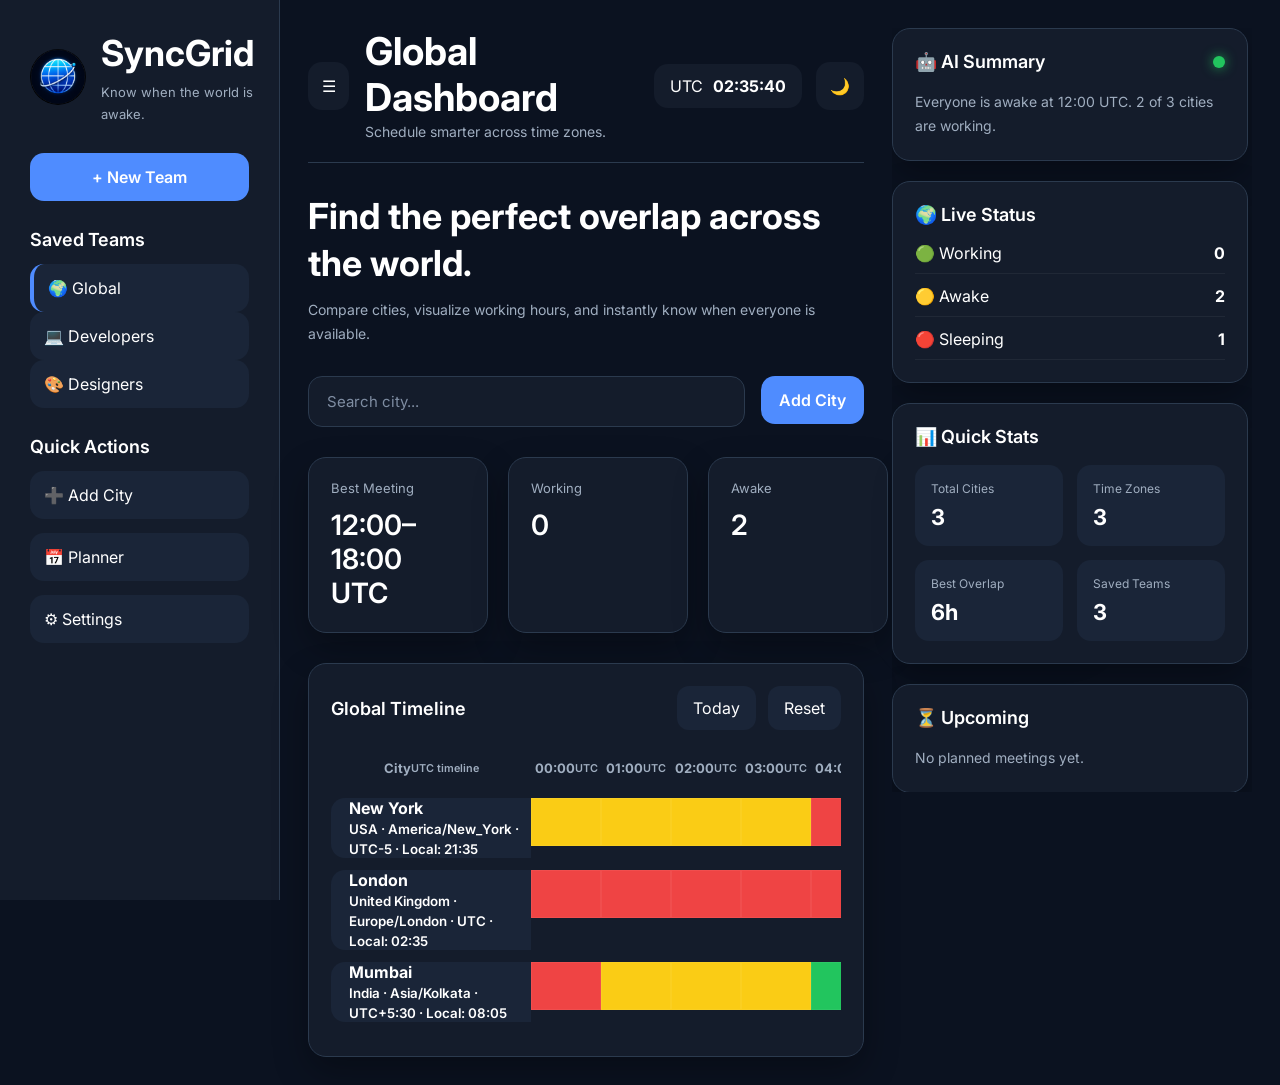
==== index.html @ ce6f19ff "Initial commit" ====
<!DOCTYPE html>
<html lang="en">

<head>

<meta charset="UTF-8">

<meta name="viewport"
content="width=device-width, initial-scale=1.0">

<title>SyncGrid</title>

<meta name="description"
content="Interactive global time zone dashboard for remote teams.">

<meta name="theme-color"
content="#0B1220">

<link rel="preconnect"
href="https://fonts.googleapis.com">

<link rel="preconnect"
href="https://fonts.gstatic.com"
crossorigin>

<link href="https://fonts.googleapis.com/css2?family=Inter:wght@300;400;500;600;700;800&display=swap"
rel="stylesheet">

<link rel="stylesheet"
href="style.css">

</head>

<body>

<div id="overlay" class="overlay"></div>

<div class="app">

    <!-- ==========================
         LEFT SIDEBAR
    =========================== -->

    <aside id="sidebar" class="sidebar">

        <div class="logo">

            <div class="logo-box">
    <img
        src="syncgrid-globe.png"
        alt="SyncGrid"
    >
</div>

            <div>

                <h2>SyncGrid</h2>

                <p>
                    Know when the world is awake.
                </p>

            </div>

        </div>

        <button
            id="newTeamBtn"
            class="primary-btn">

            + New Team

        </button>

        <section class="sidebar-group">

            <h3>

                Saved Teams

            </h3>

            <div id="teamList">

                <button class="team-item active">

                    🌍 Global

                </button>

                <button class="team-item">

                    💻 Developers

                </button>

                <button class="team-item">

                    🎨 Designers

                </button>

            </div>

        </section>

        <section class="sidebar-group">

            <h3>

                Quick Actions

            </h3>

            <button
                id="sidebarAddCity"
                class="side-btn">

                ➕ Add City

            </button>

            <button
                id="plannerBtn"
                class="side-btn">

                📅 Planner

            </button>

            <button
                id="settingsBtn"
                class="side-btn">

                ⚙ Settings

            </button>

        </section>

    </aside>

    <!-- ==========================
         MAIN LAYOUT
    =========================== -->

    <div class="content-layout">

        <!-- ======================
             MAIN CONTENT
        ======================= -->

        <main class="main-content">

            <header class="topbar">

                <div class="topbar-left">

                    <button
                        id="menuBtn"
                        class="icon-btn">

                        ☰

                    </button>

                    <div>

                        <h1>

                            Global Dashboard

                        </h1>

                        <p>

                            Schedule smarter across time zones.

                        </p>

                    </div>

                </div>

                <div class="topbar-right">

                    <div class="utc-card">

                        <span>

                            UTC

                        </span>

                        <strong id="utcTime">

                            --:--:--

                        </strong>

                    </div>

                    <button
                        id="themeToggle"
                        class="icon-btn">

                        🌙

                    </button>

                </div>

            </header>

            <section class="hero">

                <h2>

                    Find the perfect overlap
                    across the world.

                </h2>

                <p>

                    Compare cities, visualize working hours,
                    and instantly know when everyone is available.

                </p>

            </section>

            <section class="controls">

                <div class="search-wrapper">

                    <input

                        id="citySearch"

                        type="text"

                        placeholder="Search city...">

                    <div
                        id="searchSuggestions"
                        class="search-suggestions">

                    </div>

                </div>

                <button
                    id="addCity"
                    class="primary-btn">

                    Add City

                </button>

            </section>

            <section class="summary-grid">

                <article class="summary-card">

                    <span>

                        Best Meeting

                    </span>

                    <h3 id="bestMeetingTime">

                        --

                    </h3>

                </article>

                <article class="summary-card">

                    <span>

                        Working

                    </span>

                    <h3 id="workingCount">

                        0

                    </h3>

                </article>

                <article class="summary-card">

                    <span>

                        Awake

                    </span>

                    <h3 id="awakeCount">

                        0

                    </h3>

                </article>

                <article class="summary-card">

                    <span>

                        Cursor

                    </span>

                    <h3 id="cursorTime">

                        --:--

                    </h3>

                </article>

            </section>

            <section class="timeline-panel">

                <div class="timeline-toolbar">

                    <h3>

                        Global Timeline

                    </h3>

                    <div class="timeline-buttons">

                        <button
                            id="todayBtn"
                            class="secondary-btn">

                            Today

                        </button>

                        <button
                            id="resetBtn"
                            class="secondary-btn">

                            Reset

                        </button>

                    </div>

                </div>

                <div
                    id="timelineWrapper"
                    class="timeline-wrapper">

                    <div
                        id="timelineCursor"
                        class="timeline-cursor">

                    </div>

                    <div
                        id="timelineHeader"
                        class="timeline-header">

                    </div>

                    <div
                        id="timelineBody"
                        class="timeline-body">

                    </div>

                </div>

            </section>

        </main>

        <!-- RIGHT DASHBOARD STARTS IN PHASE 1B -->
        <!-- ==========================
             RIGHT DASHBOARD
        =========================== -->

        <aside class="right-dashboard">

            <!-- AI SUMMARY -->

            <section class="dashboard-card">

                <div class="card-header">

                    <h3>🤖 AI Summary</h3>

                    <span class="live-indicator"></span>

                </div>

                <p id="aiSummary">

                    Waiting for timeline data...

                </p>

            </section>

            <!-- LIVE STATUS -->

            <section class="dashboard-card">

                <div class="card-header">

                    <h3>🌍 Live Status</h3>

                </div>

                <div class="status-list">

                    <div class="status-item">

                        <span>🟢 Working</span>

                        <strong id="workingNow">0</strong>

                    </div>

                    <div class="status-item">

                        <span>🟡 Awake</span>

                        <strong id="awakeNow">0</strong>

                    </div>

                    <div class="status-item">

                        <span>🔴 Sleeping</span>

                        <strong id="sleepingNow">0</strong>

                    </div>

                </div>

            </section>

            <!-- QUICK STATS -->

            <section class="dashboard-card">

                <div class="card-header">

                    <h3>📊 Quick Stats</h3>

                </div>

                <div class="stats-grid">

                    <div class="mini-stat">

                        <span>Total Cities</span>

                        <strong id="totalCities">0</strong>

                    </div>

                    <div class="mini-stat">

                        <span>Time Zones</span>

                        <strong id="timezoneCount">0</strong>

                    </div>

                    <div class="mini-stat">

                        <span>Best Overlap</span>

                        <strong id="overlapHours">--</strong>

                    </div>

                    <div class="mini-stat">

                        <span>Saved Teams</span>

                        <strong id="teamCount">3</strong>

                    </div>

                </div>

            </section>

            <!-- UPCOMING -->

            <section class="dashboard-card">

                <div class="card-header">

                    <h3>⏳ Upcoming</h3>

                </div>

                <div id="upcomingEvents">

                    <div class="event-item">

                        <strong>No upcoming meetings</strong>

                        <span>Add cities to begin planning.</span>

                    </div>

                </div>

            </section>

        </aside>

    </div>
    <!-- End .content-layout -->

</div>
<!-- End .app -->

<script src="script.js"></script>

</body>

</html>
---- style.css ----
/* ==========================================================
   SyncGrid v2.0
   PHASE 2A
   Foundation + Layout
========================================================== */

/* ==========================
   GOOGLE FONT FALLBACK
========================== */

:root{

    --bg:#0B1220;
    --surface:#141C2B;
    --surface-2:#1A2538;
    --surface-3:#243248;

    --border:#2B3A4E;

    --text:#FFFFFF;
    --muted:#A0AEC0;

    --accent:#4F8CFF;
    --accent-hover:#3A7CFF;

    --green:#22C55E;
    --yellow:#FACC15;
    --red:#EF4444;

    --radius:18px;
    --radius-small:12px;

    --shadow:
        0 15px 35px rgba(0,0,0,.30);

    --transition:.25s ease;

}

/* ==========================
   RESET
========================== */

*{

margin:0;
padding:0;
box-sizing:border-box;

}

html{

scroll-behavior:smooth;

}

body{

font-family:"Inter",sans-serif;

background:var(--bg);

color:var(--text);

overflow-x:hidden;

min-height:100vh;

}

/* ==========================
   TYPOGRAPHY
========================== */

h1{

font-size:
clamp(28px,3vw,42px);

font-weight:700;

line-height:1.2;

}

h2{

font-size:
clamp(24px,2.8vw,36px);

font-weight:700;

line-height:1.3;

}

h3{

font-size:18px;

font-weight:600;

}

p{

font-size:
clamp(14px,1vw,17px);

line-height:1.7;

color:var(--muted);

}

/* ==========================
   BUTTONS
========================== */

button{

font:inherit;

cursor:pointer;

border:none;

outline:none;

transition:var(--transition);

}

.primary-btn{

background:var(--accent);

color:white;

padding:14px 18px;

border-radius:14px;

font-weight:600;

}

.primary-btn:hover{

background:var(--accent-hover);

transform:translateY(-2px);

}

.secondary-btn{

background:var(--surface-2);

color:white;

padding:12px 16px;

border-radius:12px;

}

.secondary-btn:hover{

background:var(--surface-3);

}

.icon-btn{

width:48px;

height:48px;

display:flex;

justify-content:center;

align-items:center;

background:var(--surface);

border-radius:14px;

color:white;

}

.side-btn{

width:100%;

padding:14px;

background:var(--surface-2);

color:white;

border-radius:14px;

text-align:left;

}

.side-btn:hover{

background:var(--surface-3);

}

/* ==========================
   OVERLAY
========================== */

.overlay{

display:none;

position:fixed;

inset:0;

background:rgba(0,0,0,.55);

backdrop-filter:blur(3px);

z-index:998;

}

/* ==========================
   APP
========================== */

.app{

display:grid;

grid-template-columns:

280px

1fr;

min-height:100vh;

}

/* ==========================
   SIDEBAR
========================== */

.sidebar{

background:var(--surface);

border-right:1px solid var(--border);

padding:30px;

display:flex;

flex-direction:column;

gap:28px;

position:sticky;

top:0;

height:100vh;

overflow-y:auto;

}

.logo{

display:flex;

align-items:center;

gap:15px;

}

.logo-box{

width:56px;

height:56px;

border-radius:16px;

display:flex;

justify-content:center;

align-items:center;

background:linear-gradient(
135deg,
#4F8CFF,
#78A8FF
);

font-weight:700;

font-size:22px;

}

.logo p{

font-size:13px;

margin-top:4px;

}

.sidebar-group{

display:flex;

flex-direction:column;

gap:14px;

}

.team-item{

width:100%;

padding:14px;

background:var(--surface-2);

border-radius:14px;

color:white;

text-align:left;

}

.team-item:hover{

background:var(--surface-3);

}

.team-item.active{

border-left:4px solid var(--accent);

}

/* ==========================
   CONTENT LAYOUT
========================== */

.content-layout{

display:grid;

grid-template-columns:

minmax(0,1fr)

360px;

gap:28px;

padding:28px;

}

/* ==========================
   MAIN
========================== */

.main-content{

display:flex;

flex-direction:column;

gap:30px;

min-width:0;

}

/* ==========================
   RIGHT DASHBOARD
========================== */

.right-dashboard{

display:flex;

flex-direction:column;

gap:20px;

}

/* ==========================
   TOPBAR
========================== */

.topbar{

display:flex;

justify-content:space-between;

align-items:center;

gap:20px;

padding-bottom:18px;

border-bottom:1px solid var(--border);

}

.topbar-left{

display:flex;

align-items:center;

gap:16px;

}

.topbar-right{

display:flex;

align-items:center;

gap:14px;

}

.utc-card{

display:flex;

align-items:center;

gap:10px;

padding:12px 16px;

background:var(--surface);

border-radius:14px;

}

.utc-card strong{

color:white;

}

/* ==========================
   HERO
========================== */

.hero{

display:flex;

flex-direction:column;

gap:12px;

}

.hero p{

max-width:700px;

}

/* ==========================
   SEARCH
========================== */

.controls{

display:flex;

gap:16px;

align-items:flex-start;

}

.search-wrapper{

flex:1;

position:relative;

}

.search-wrapper input{

width:100%;

padding:15px 18px;

background:var(--surface);

border:1px solid var(--border);

border-radius:14px;

color:white;

font-size:15px;

}

.search-wrapper input::placeholder{

color:#7F8DA2;

}

.search-wrapper input:focus{

border-color:var(--accent);

}

/* ==========================================================
   END OF PHASE 2A
========================================================== */
/* ==========================================================
   SyncGrid v2.0
   PHASE 2B
   Summary Cards + Timeline + Dashboard
========================================================== */

/* ==========================
   SUMMARY GRID
========================== */

.summary-grid{

display:grid;

grid-template-columns:repeat(4,minmax(180px,1fr));

gap:20px;

}

.summary-card{

background:var(--surface);

border:1px solid var(--border);

border-radius:var(--radius);

padding:22px;

box-shadow:var(--shadow);

transition:var(--transition);

display:flex;

flex-direction:column;

gap:12px;

}

.summary-card:hover{

transform:translateY(-5px);

border-color:var(--accent);

}

.summary-card span{

font-size:13px;

color:var(--muted);

}

.summary-card h3{

font-size:28px;

color:var(--text);

}

/* ==========================
   TIMELINE PANEL
========================== */

.timeline-panel{

background:var(--surface);

border:1px solid var(--border);

border-radius:var(--radius);

padding:22px;

box-shadow:var(--shadow);

overflow:hidden;

}

/* ==========================
   TIMELINE TOOLBAR
========================== */

.timeline-toolbar{

display:flex;

justify-content:space-between;

align-items:center;

gap:20px;

margin-bottom:20px;

}

.timeline-buttons{

display:flex;

gap:12px;

}

/* ==========================
   TIMELINE WRAPPER
========================== */

.timeline-wrapper{

position:relative;

overflow-x:auto;

overflow-y:hidden;

padding-bottom:12px;

scroll-behavior:smooth;

}

.timeline-wrapper::-webkit-scrollbar{

height:8px;

}

.timeline-wrapper::-webkit-scrollbar-track{

background:var(--surface-2);

border-radius:50px;

}

.timeline-wrapper::-webkit-scrollbar-thumb{

background:var(--accent);

border-radius:50px;

}

/* ==========================
   CURSOR
========================== */

.timeline-cursor{

position:absolute;

top:0;

bottom:0;

width:2px;

background:white;

opacity:0;

pointer-events:none;

transition:.15s;

z-index:50;

}

/* ==========================
   TIMELINE HEADER
========================== */

.timeline-header{

display:grid;

grid-template-columns:

200px repeat(24,70px);

margin-bottom:12px;

color:var(--muted);

font-size:13px;

font-weight:600;

}

.timeline-header div{

display:flex;

justify-content:center;

align-items:center;

padding:10px 0;

}

/* ==========================
   TIMELINE BODY
========================== */

.timeline-body{

display:flex;

flex-direction:column;

gap:12px;

}

/* ==========================
   TIMELINE ROW
========================== */

.timeline-row{

display:grid;

grid-template-columns:

200px repeat(24,70px);

}

.city-name{

display:flex;

align-items:center;

padding-left:18px;

background:var(--surface-2);

border-radius:14px 0 0 14px;

font-weight:600;

}

/* ==========================
   HOUR CELLS
========================== */

.hour{

height:48px;

border:1px solid rgba(255,255,255,.05);

transition:var(--transition);

cursor:pointer;

}

.hour:hover{

transform:scale(1.05);

z-index:5;

}

/* ==========================
   STATUS COLORS
========================== */

.work{

background:var(--green);

}

.awake{

background:var(--yellow);

}

.sleep{

background:var(--red);

}

/* ==========================
   RIGHT DASHBOARD
========================== */

.dashboard-card{

background:var(--surface);

border:1px solid var(--border);

border-radius:var(--radius);

padding:22px;

box-shadow:var(--shadow);

transition:var(--transition);

display:flex;

flex-direction:column;

gap:18px;

}

.dashboard-card:hover{

transform:translateY(-5px);

border-color:var(--accent);

}

/* ==========================
   CARD HEADER
========================== */

.card-header{

display:flex;

justify-content:space-between;

align-items:center;

}

.live-indicator{

width:12px;

height:12px;

border-radius:50%;

background:var(--green);

animation:pulse 2s infinite;

}

/* ==========================
   STATUS LIST
========================== */

.status-list{

display:flex;

flex-direction:column;

gap:12px;

}

.status-item{

display:flex;

justify-content:space-between;

align-items:center;

padding-bottom:10px;

border-bottom:1px solid rgba(255,255,255,.05);

}

/* ==========================
   STATS GRID
========================== */

.stats-grid{

display:grid;

grid-template-columns:repeat(2,1fr);

gap:14px;

}

.mini-stat{

background:var(--surface-2);

padding:16px;

border-radius:14px;

display:flex;

flex-direction:column;

gap:8px;

}

.mini-stat span{

font-size:12px;

color:var(--muted);

}

.mini-stat strong{

font-size:22px;

color:white;

}

/* ==========================
   UPCOMING EVENTS
========================== */

.event-item{

background:var(--surface-2);

padding:16px;

border-radius:14px;

display:flex;

flex-direction:column;

gap:8px;

}

.event-item strong{

color:white;

}

/* ==========================
   ANIMATIONS
========================== */

@keyframes pulse{

0%{

transform:scale(.95);

opacity:.8;

}

50%{

transform:scale(1.25);

opacity:1;

}

100%{

transform:scale(.95);

opacity:.8;

}

}

/* ==========================================================
   END OF PHASE 2B
========================================================== */
/* ==========================================================
   SyncGrid v2.0
   PHASE 2C
   Search + Responsive + Utilities
========================================================== */

/* ==========================
   SEARCH SUGGESTIONS
========================== */

.search-suggestions{

position:absolute;

top:calc(100% + 10px);

left:0;

right:0;

background:var(--surface);

border:1px solid var(--border);

border-radius:16px;

overflow:hidden;

display:none;

z-index:999;

box-shadow:var(--shadow);

max-height:320px;

overflow-y:auto;

}

.search-suggestions.show{

display:block;

animation:fadeDown .25s ease;

}

.suggestion-item{

padding:14px 18px;

display:flex;

justify-content:space-between;

align-items:center;

cursor:pointer;

transition:var(--transition);

}

.suggestion-item:hover{

background:var(--surface-2);

}

.suggestion-item strong{

color:white;

font-size:15px;

}

.suggestion-item span{

font-size:13px;

color:var(--muted);

}

/* ==========================
   TIMELINE EFFECTS
========================== */

.timeline-row:hover .city-name{

background:var(--accent);

color:white;

}

.timeline-row:hover .city-name small{

color:white;

}

.hour{

position:relative;

}

.hour::after{

content:"";

position:absolute;

inset:0;

background:rgba(255,255,255,.08);

opacity:0;

transition:.2s;

}

.hour:hover::after{

opacity:1;

}

/* ==========================
   DASHBOARD SCROLL
========================== */

.right-dashboard{

position:sticky;

top:24px;

align-self:start;

max-height:calc(100vh - 48px);

overflow-y:auto;

padding-right:4px;

}

.right-dashboard::-webkit-scrollbar{

width:6px;

}

.right-dashboard::-webkit-scrollbar-thumb{

background:var(--accent);

border-radius:999px;

}

/* ==========================
   INPUTS
========================== */

input{

outline:none;

font:inherit;

transition:var(--transition);

}

input:focus{

box-shadow:

0 0 0 3px rgba(79,140,255,.15);

}

/* ==========================
   BUTTON STATES
========================== */

.primary-btn:active,
.secondary-btn:active,
.icon-btn:active,
.side-btn:active{

transform:scale(.97);

}

.team-item{

transition:

background .25s,

transform .25s,

border-color .25s;

}

.team-item:hover{

transform:translateX(6px);

}

/* ==========================
   MOBILE
========================== */

@media(max-width:1200px){

.content-layout{

grid-template-columns:1fr;

}

.right-dashboard{

position:relative;

top:0;

max-height:none;

overflow:visible;

}

}

@media(max-width:992px){

.app{

grid-template-columns:1fr;

}

.sidebar{

position:fixed;

left:-310px;

top:0;

width:290px;

height:100vh;

z-index:1000;

transition:left .35s ease;

}

.sidebar.open{

left:0;

}

.overlay.show{

display:block;

}

.icon-btn{

display:flex;

}

}

@media(max-width:768px){

.topbar{

flex-direction:column;

align-items:flex-start;

gap:18px;

}

.topbar-right{

width:100%;

justify-content:space-between;

}

.controls{

flex-direction:column;

}

.search-wrapper{

width:100%;

}

.primary-btn{

width:100%;

}

.summary-grid{

grid-template-columns:1fr;

}

.stats-grid{

grid-template-columns:1fr;

}

.timeline-toolbar{

flex-direction:column;

align-items:flex-start;

}

.timeline-header{

grid-template-columns:

150px repeat(24,60px);

}

.timeline-row{

grid-template-columns:

150px repeat(24,60px);

}

.city-name{

font-size:14px;

padding-left:12px;

}

}

@media(max-width:480px){

.content-layout{

padding:16px;

gap:20px;

}

.hero h2{

font-size:28px;

}

.hero p{

font-size:15px;

}

.utc-card{

display:none;

}

.logo-box{

width:48px;

height:48px;

font-size:18px;

}

.summary-card h3{

font-size:22px;

}

.dashboard-card{

padding:18px;

}

}

/* ==========================
   UTILITIES
========================== */

.hidden{

display:none !important;

}

.flex{

display:flex;

}

.center{

display:flex;

justify-content:center;

align-items:center;

}

.text-center{

text-align:center;

}

.w-100{

width:100%;

}

.mt-1{

margin-top:10px;

}

.mt-2{

margin-top:20px;

}

.mt-3{

margin-top:30px;

}

.mb-1{

margin-bottom:10px;

}

.mb-2{

margin-bottom:20px;

}

.mb-3{

margin-bottom:30px;

}

/* ==========================
   ANIMATIONS
========================== */

@keyframes fadeDown{

from{

opacity:0;

transform:translateY(-10px);

}

to{

opacity:1;

transform:translateY(0);

}

}

.fade-in{

animation:fadeDown .35s ease;

}

/* ==========================================================
   END OF PHASE 2C
========================================================== */
/* ==========================================================
   SyncGrid v2.0
   PHASE 2D
   Final Polish + Accessibility + Performance
========================================================== */

/* ==========================
   GLOBAL LINKS
========================== */

a{

text-decoration:none;

color:inherit;

}

/* ==========================
   IMAGE DEFAULTS
========================== */

img{

display:block;

max-width:100%;

height:auto;

}

/* ==========================
   SELECTION
========================== */

::selection{

background:var(--accent);

color:#fff;

}

/* ==========================
   SCROLLBARS
========================== */

::-webkit-scrollbar{

width:10px;

height:10px;

}

::-webkit-scrollbar-track{

background:var(--surface);

}

::-webkit-scrollbar-thumb{

background:#445775;

border-radius:999px;

}

::-webkit-scrollbar-thumb:hover{

background:var(--accent);

}

/* Firefox */

*{

scrollbar-width:thin;

scrollbar-color:var(--accent) var(--surface);

}

/* ==========================
   GLASS EFFECTS
========================== */

.timeline-panel,
.summary-card,
.dashboard-card{

backdrop-filter:blur(14px);

-webkit-backdrop-filter:blur(14px);

}

/* ==========================
   HOVER GLOW
========================== */

.summary-card:hover,
.dashboard-card:hover{

box-shadow:

0 15px 40px rgba(79,140,255,.15),

var(--shadow);

}

.primary-btn:hover{

box-shadow:

0 12px 25px rgba(79,140,255,.30);

}

.icon-btn:hover{

box-shadow:

0 8px 20px rgba(79,140,255,.20);

}

/* ==========================
   LOADING
========================== */

.loading{

position:relative;

overflow:hidden;

}

.loading::after{

content:"";

position:absolute;

top:0;

left:-120%;

width:120%;

height:100%;

background:

linear-gradient(

90deg,

transparent,

rgba(255,255,255,.08),

transparent

);

animation:loading 1.5s linear infinite;

}

@keyframes loading{

100%{

left:120%;

}

}

/* ==========================
   LIVE DOT
========================== */

.live-indicator{

box-shadow:

0 0 12px rgba(34,197,94,.8);

}

/* ==========================
   FOCUS STATES
========================== */

button:focus-visible,
input:focus-visible{

outline:2px solid var(--accent);

outline-offset:3px;

}

/* ==========================
   REDUCED MOTION
========================== */

@media(prefers-reduced-motion:reduce){

*{

animation:none !important;

transition:none !important;

scroll-behavior:auto !important;

}

}

/* ==========================
   PRINT
========================== */

@media print{

.sidebar,
.right-dashboard,
.controls,
.timeline-buttons,
.icon-btn,
.primary-btn{

display:none !important;

}

body{

background:#fff;

color:#000;

}

.content-layout{

display:block;

padding:0;

}

.timeline-panel{

border:1px solid #ccc;

box-shadow:none;

}

}

/* ==========================
   LARGE SCREENS
========================== */

@media(min-width:1700px){

.content-layout{

max-width:1800px;

margin:auto;

width:100%;

}

.summary-grid{

grid-template-columns:repeat(4,1fr);

}

}

/* ==========================
   ULTRA-WIDE
========================== */

@media(min-width:2200px){

body{

font-size:18px;

}

.timeline-header{

grid-template-columns:

220px repeat(24,90px);

}

.timeline-row{

grid-template-columns:

220px repeat(24,90px);

}

.hour{

height:58px;

}

}

/* ==========================
   PERFORMANCE
========================== */

.summary-card,
.dashboard-card,
.timeline-panel{

contain:layout paint;

}

/* ==========================
   DISABLED STATE
========================== */

button:disabled{

opacity:.55;

cursor:not-allowed;

transform:none !important;

box-shadow:none !important;

}

/* ==========================
   EMPTY STATES
========================== */

.empty-state{

display:flex;

justify-content:center;

align-items:center;

padding:40px;

color:var(--muted);

text-align:center;

}

/* ==========================
   BADGES
========================== */

.badge{

display:inline-flex;

align-items:center;

justify-content:center;

padding:6px 10px;

border-radius:999px;

font-size:12px;

font-weight:600;

background:var(--surface-2);

color:var(--text);

}

.badge.green{

background:rgba(34,197,94,.18);

color:#4ADE80;

}

.badge.yellow{

background:rgba(250,204,21,.18);

color:#FACC15;

}

.badge.red{

background:rgba(239,68,68,.18);

color:#F87171;

}

/* ==========================
   DIVIDERS
========================== */

.divider{

height:1px;

background:var(--border);

margin:18px 0;

}

/* ==========================
   FOOTER PLACEHOLDER
========================== */

.footer{

padding:24px;

text-align:center;

font-size:13px;

color:var(--muted);

}

/* ==========================================================
   END OF STYLE.CSS
========================================================== */
/* ==========================================================
   SyncGrid Logo — Circular App Icon
========================================================== */

.logo-box {
    width: 56px;
    height: 56px;

    min-width: 56px;
    min-height: 56px;

    border-radius: 50%;

    display: flex;
    align-items: center;
    justify-content: center;

    overflow: hidden;

    padding: 0;

    background: #0B1220;

    border: none;

    box-shadow: none;
}

.logo-box img {
    width: 100%;
    height: 100%;

    display: block;

    object-fit: cover;

    border-radius: 50%;
}
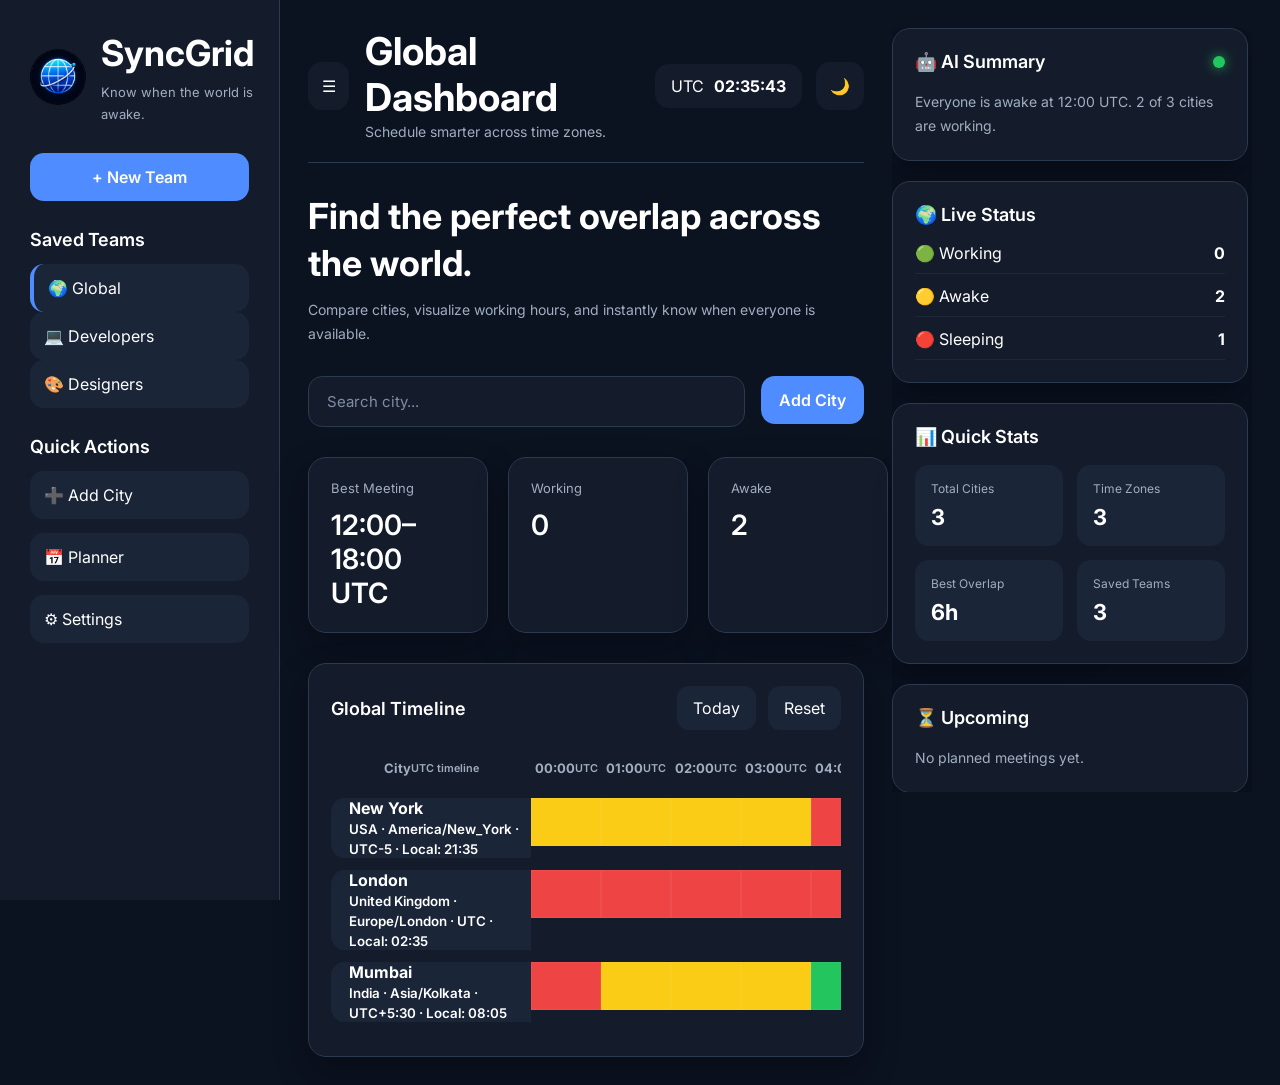
==== commit 6580843e: "Add SyncGrid favicon" ====
--- a/index.html
+++ b/index.html
@@ -9,6 +9,8 @@
 content="width=device-width, initial-scale=1.0">
 
 <title>SyncGrid</title>
+
+<link rel="icon" type="image/png" href="syncgrid-globe.png">
 
 <meta name="description"
 content="Interactive global time zone dashboard for remote teams.">
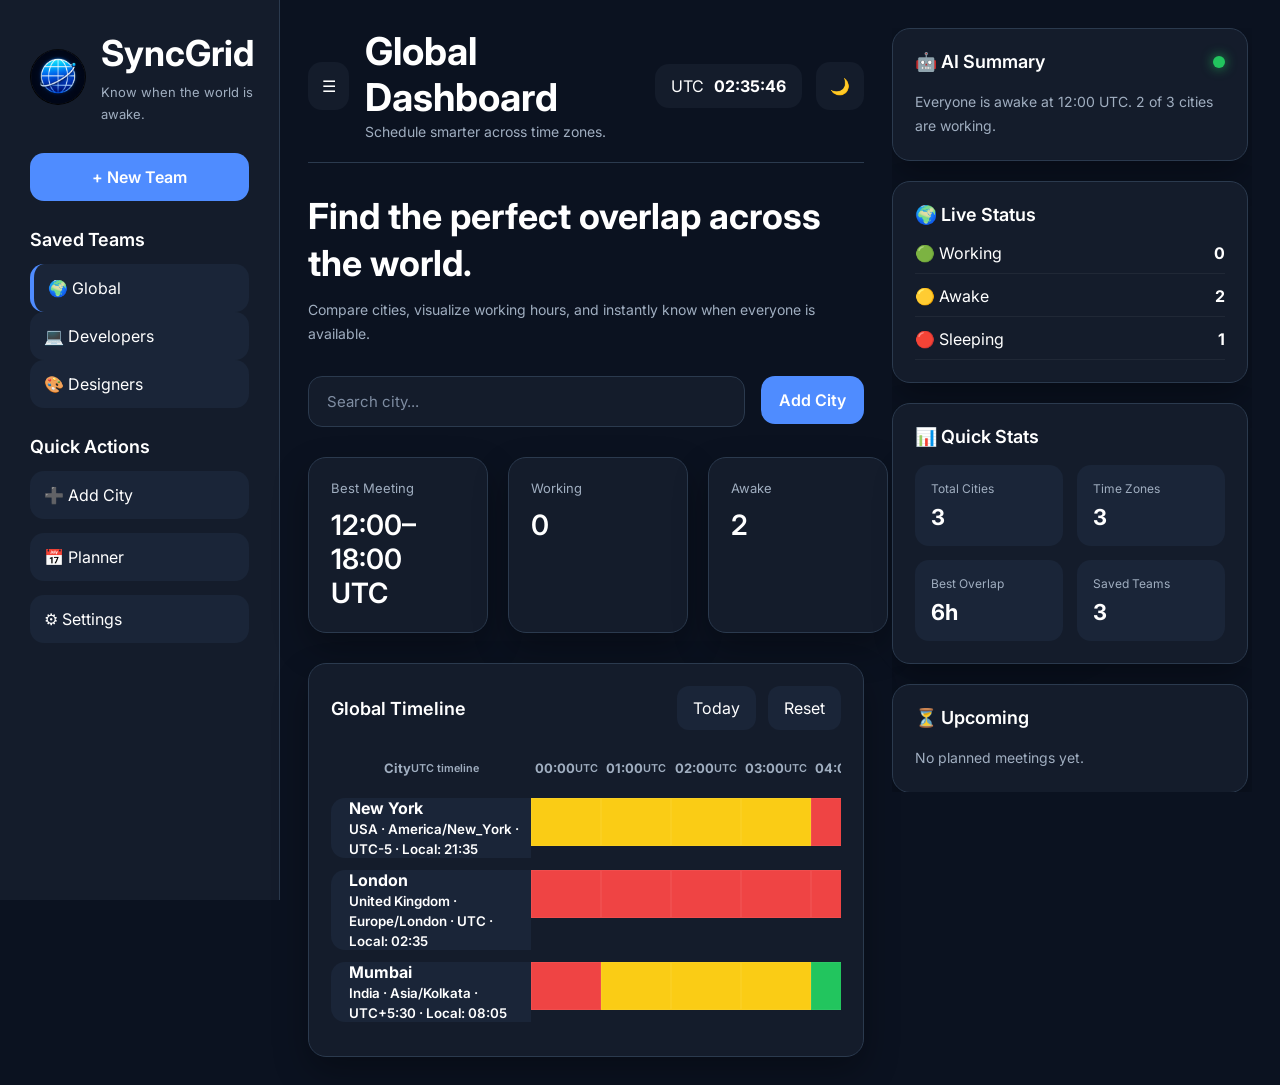
==== commit ce012f36: "Add Google Search Console verification" ====
--- a/index.html
+++ b/index.html
@@ -1,393 +1,180 @@
-<!DOCTYPE html>
+<!doctype html>
 <html lang="en">
-
-<head>
-
-<meta charset="UTF-8">
-
-<meta name="viewport"
-content="width=device-width, initial-scale=1.0">
-
-<title>SyncGrid</title>
-
-<link rel="icon" type="image/png" href="syncgrid-globe.png">
-
-<meta name="description"
-content="Interactive global time zone dashboard for remote teams.">
-
-<meta name="theme-color"
-content="#0B1220">
-
-<link rel="preconnect"
-href="https://fonts.googleapis.com">
-
-<link rel="preconnect"
-href="https://fonts.gstatic.com"
-crossorigin>
-
-<link href="https://fonts.googleapis.com/css2?family=Inter:wght@300;400;500;600;700;800&display=swap"
-rel="stylesheet">
-
-<link rel="stylesheet"
-href="style.css">
-
-</head>
-
-<body>
-
-<div id="overlay" class="overlay"></div>
-
-<div class="app">
-
-    <!-- ==========================
+  <head>
+    <meta charset="UTF-8" />
+
+    <meta name="viewport" content="width=device-width, initial-scale=1.0" />
+
+    <title>SyncGrid</title>
+
+    <link rel="icon" type="image/png" href="syncgrid-globe.png" />
+
+    <meta
+      name="google-site-verification"
+      content="X3s00fOcjY8ke9qHZJv2_L3iv6HP38z9w2WlkYYrfzM"
+    />
+
+    <meta
+      name="description"
+      content="Interactive global time zone dashboard for remote teams."
+    />
+
+    <meta name="theme-color" content="#0B1220" />
+
+    <link rel="preconnect" href="https://fonts.googleapis.com" />
+
+    <link rel="preconnect" href="https://fonts.gstatic.com" crossorigin />
+
+    <link
+      href="https://fonts.googleapis.com/css2?family=Inter:wght@300;400;500;600;700;800&display=swap"
+      rel="stylesheet"
+    />
+
+    <link rel="stylesheet" href="style.css" />
+  </head>
+
+  <body>
+    <div id="overlay" class="overlay"></div>
+
+    <div class="app">
+      <!-- ==========================
          LEFT SIDEBAR
     =========================== -->
 
-    <aside id="sidebar" class="sidebar">
-
+      <aside id="sidebar" class="sidebar">
         <div class="logo">
-
-            <div class="logo-box">
-    <img
-        src="syncgrid-globe.png"
-        alt="SyncGrid"
-    >
-</div>
-
-            <div>
-
-                <h2>SyncGrid</h2>
-
-                <p>
-                    Know when the world is awake.
-                </p>
-
-            </div>
-
+          <div class="logo-box">
+            <img src="syncgrid-globe.png" alt="SyncGrid" />
+          </div>
+
+          <div>
+            <h2>SyncGrid</h2>
+
+            <p>Know when the world is awake.</p>
+          </div>
         </div>
 
-        <button
-            id="newTeamBtn"
-            class="primary-btn">
-
-            + New Team
-
-        </button>
+        <button id="newTeamBtn" class="primary-btn">+ New Team</button>
 
         <section class="sidebar-group">
-
-            <h3>
-
-                Saved Teams
-
-            </h3>
-
-            <div id="teamList">
-
-                <button class="team-item active">
-
-                    🌍 Global
-
-                </button>
-
-                <button class="team-item">
-
-                    💻 Developers
-
-                </button>
-
-                <button class="team-item">
-
-                    🎨 Designers
-
-                </button>
-
-            </div>
-
+          <h3>Saved Teams</h3>
+
+          <div id="teamList">
+            <button class="team-item active">🌍 Global</button>
+
+            <button class="team-item">💻 Developers</button>
+
+            <button class="team-item">🎨 Designers</button>
+          </div>
         </section>
 
         <section class="sidebar-group">
-
-            <h3>
-
-                Quick Actions
-
-            </h3>
-
-            <button
-                id="sidebarAddCity"
-                class="side-btn">
-
-                ➕ Add City
-
-            </button>
-
-            <button
-                id="plannerBtn"
-                class="side-btn">
-
-                📅 Planner
-
-            </button>
-
-            <button
-                id="settingsBtn"
-                class="side-btn">
-
-                ⚙ Settings
-
-            </button>
-
+          <h3>Quick Actions</h3>
+
+          <button id="sidebarAddCity" class="side-btn">➕ Add City</button>
+
+          <button id="plannerBtn" class="side-btn">📅 Planner</button>
+
+          <button id="settingsBtn" class="side-btn">⚙ Settings</button>
         </section>
-
-    </aside>
-
-    <!-- ==========================
+      </aside>
+
+      <!-- ==========================
          MAIN LAYOUT
     =========================== -->
 
-    <div class="content-layout">
-
+      <div class="content-layout">
         <!-- ======================
              MAIN CONTENT
         ======================= -->
 
         <main class="main-content">
-
-            <header class="topbar">
-
-                <div class="topbar-left">
-
-                    <button
-                        id="menuBtn"
-                        class="icon-btn">
-
-                        ☰
-
-                    </button>
-
-                    <div>
-
-                        <h1>
-
-                            Global Dashboard
-
-                        </h1>
-
-                        <p>
-
-                            Schedule smarter across time zones.
-
-                        </p>
-
-                    </div>
-
-                </div>
-
-                <div class="topbar-right">
-
-                    <div class="utc-card">
-
-                        <span>
-
-                            UTC
-
-                        </span>
-
-                        <strong id="utcTime">
-
-                            --:--:--
-
-                        </strong>
-
-                    </div>
-
-                    <button
-                        id="themeToggle"
-                        class="icon-btn">
-
-                        🌙
-
-                    </button>
-
-                </div>
-
-            </header>
-
-            <section class="hero">
-
-                <h2>
-
-                    Find the perfect overlap
-                    across the world.
-
-                </h2>
-
-                <p>
-
-                    Compare cities, visualize working hours,
-                    and instantly know when everyone is available.
-
-                </p>
-
-            </section>
-
-            <section class="controls">
-
-                <div class="search-wrapper">
-
-                    <input
-
-                        id="citySearch"
-
-                        type="text"
-
-                        placeholder="Search city...">
-
-                    <div
-                        id="searchSuggestions"
-                        class="search-suggestions">
-
-                    </div>
-
-                </div>
-
-                <button
-                    id="addCity"
-                    class="primary-btn">
-
-                    Add City
-
-                </button>
-
-            </section>
-
-            <section class="summary-grid">
-
-                <article class="summary-card">
-
-                    <span>
-
-                        Best Meeting
-
-                    </span>
-
-                    <h3 id="bestMeetingTime">
-
-                        --
-
-                    </h3>
-
-                </article>
-
-                <article class="summary-card">
-
-                    <span>
-
-                        Working
-
-                    </span>
-
-                    <h3 id="workingCount">
-
-                        0
-
-                    </h3>
-
-                </article>
-
-                <article class="summary-card">
-
-                    <span>
-
-                        Awake
-
-                    </span>
-
-                    <h3 id="awakeCount">
-
-                        0
-
-                    </h3>
-
-                </article>
-
-                <article class="summary-card">
-
-                    <span>
-
-                        Cursor
-
-                    </span>
-
-                    <h3 id="cursorTime">
-
-                        --:--
-
-                    </h3>
-
-                </article>
-
-            </section>
-
-            <section class="timeline-panel">
-
-                <div class="timeline-toolbar">
-
-                    <h3>
-
-                        Global Timeline
-
-                    </h3>
-
-                    <div class="timeline-buttons">
-
-                        <button
-                            id="todayBtn"
-                            class="secondary-btn">
-
-                            Today
-
-                        </button>
-
-                        <button
-                            id="resetBtn"
-                            class="secondary-btn">
-
-                            Reset
-
-                        </button>
-
-                    </div>
-
-                </div>
-
-                <div
-                    id="timelineWrapper"
-                    class="timeline-wrapper">
-
-                    <div
-                        id="timelineCursor"
-                        class="timeline-cursor">
-
-                    </div>
-
-                    <div
-                        id="timelineHeader"
-                        class="timeline-header">
-
-                    </div>
-
-                    <div
-                        id="timelineBody"
-                        class="timeline-body">
-
-                    </div>
-
-                </div>
-
-            </section>
-
+          <header class="topbar">
+            <div class="topbar-left">
+              <button id="menuBtn" class="icon-btn">☰</button>
+
+              <div>
+                <h1>Global Dashboard</h1>
+
+                <p>Schedule smarter across time zones.</p>
+              </div>
+            </div>
+
+            <div class="topbar-right">
+              <div class="utc-card">
+                <span> UTC </span>
+
+                <strong id="utcTime"> --:--:-- </strong>
+              </div>
+
+              <button id="themeToggle" class="icon-btn">🌙</button>
+            </div>
+          </header>
+
+          <section class="hero">
+            <h2>Find the perfect overlap across the world.</h2>
+
+            <p>
+              Compare cities, visualize working hours, and instantly know when
+              everyone is available.
+            </p>
+          </section>
+
+          <section class="controls">
+            <div class="search-wrapper">
+              <input id="citySearch" type="text" placeholder="Search city..." />
+
+              <div id="searchSuggestions" class="search-suggestions"></div>
+            </div>
+
+            <button id="addCity" class="primary-btn">Add City</button>
+          </section>
+
+          <section class="summary-grid">
+            <article class="summary-card">
+              <span> Best Meeting </span>
+
+              <h3 id="bestMeetingTime">--</h3>
+            </article>
+
+            <article class="summary-card">
+              <span> Working </span>
+
+              <h3 id="workingCount">0</h3>
+            </article>
+
+            <article class="summary-card">
+              <span> Awake </span>
+
+              <h3 id="awakeCount">0</h3>
+            </article>
+
+            <article class="summary-card">
+              <span> Cursor </span>
+
+              <h3 id="cursorTime">--:--</h3>
+            </article>
+          </section>
+
+          <section class="timeline-panel">
+            <div class="timeline-toolbar">
+              <h3>Global Timeline</h3>
+
+              <div class="timeline-buttons">
+                <button id="todayBtn" class="secondary-btn">Today</button>
+
+                <button id="resetBtn" class="secondary-btn">Reset</button>
+              </div>
+            </div>
+
+            <div id="timelineWrapper" class="timeline-wrapper">
+              <div id="timelineCursor" class="timeline-cursor"></div>
+
+              <div id="timelineHeader" class="timeline-header"></div>
+
+              <div id="timelineBody" class="timeline-body"></div>
+            </div>
+          </section>
         </main>
 
         <!-- RIGHT DASHBOARD STARTS IN PHASE 1B -->
@@ -396,149 +183,101 @@
         =========================== -->
 
         <aside class="right-dashboard">
-
-            <!-- AI SUMMARY -->
-
-            <section class="dashboard-card">
-
-                <div class="card-header">
-
-                    <h3>🤖 AI Summary</h3>
-
-                    <span class="live-indicator"></span>
-
-                </div>
-
-                <p id="aiSummary">
-
-                    Waiting for timeline data...
-
-                </p>
-
-            </section>
-
-            <!-- LIVE STATUS -->
-
-            <section class="dashboard-card">
-
-                <div class="card-header">
-
-                    <h3>🌍 Live Status</h3>
-
-                </div>
-
-                <div class="status-list">
-
-                    <div class="status-item">
-
-                        <span>🟢 Working</span>
-
-                        <strong id="workingNow">0</strong>
-
-                    </div>
-
-                    <div class="status-item">
-
-                        <span>🟡 Awake</span>
-
-                        <strong id="awakeNow">0</strong>
-
-                    </div>
-
-                    <div class="status-item">
-
-                        <span>🔴 Sleeping</span>
-
-                        <strong id="sleepingNow">0</strong>
-
-                    </div>
-
-                </div>
-
-            </section>
-
-            <!-- QUICK STATS -->
-
-            <section class="dashboard-card">
-
-                <div class="card-header">
-
-                    <h3>📊 Quick Stats</h3>
-
-                </div>
-
-                <div class="stats-grid">
-
-                    <div class="mini-stat">
-
-                        <span>Total Cities</span>
-
-                        <strong id="totalCities">0</strong>
-
-                    </div>
-
-                    <div class="mini-stat">
-
-                        <span>Time Zones</span>
-
-                        <strong id="timezoneCount">0</strong>
-
-                    </div>
-
-                    <div class="mini-stat">
-
-                        <span>Best Overlap</span>
-
-                        <strong id="overlapHours">--</strong>
-
-                    </div>
-
-                    <div class="mini-stat">
-
-                        <span>Saved Teams</span>
-
-                        <strong id="teamCount">3</strong>
-
-                    </div>
-
-                </div>
-
-            </section>
-
-            <!-- UPCOMING -->
-
-            <section class="dashboard-card">
-
-                <div class="card-header">
-
-                    <h3>⏳ Upcoming</h3>
-
-                </div>
-
-                <div id="upcomingEvents">
-
-                    <div class="event-item">
-
-                        <strong>No upcoming meetings</strong>
-
-                        <span>Add cities to begin planning.</span>
-
-                    </div>
-
-                </div>
-
-            </section>
-
+          <!-- AI SUMMARY -->
+
+          <section class="dashboard-card">
+            <div class="card-header">
+              <h3>🤖 AI Summary</h3>
+
+              <span class="live-indicator"></span>
+            </div>
+
+            <p id="aiSummary">Waiting for timeline data...</p>
+          </section>
+
+          <!-- LIVE STATUS -->
+
+          <section class="dashboard-card">
+            <div class="card-header">
+              <h3>🌍 Live Status</h3>
+            </div>
+
+            <div class="status-list">
+              <div class="status-item">
+                <span>🟢 Working</span>
+
+                <strong id="workingNow">0</strong>
+              </div>
+
+              <div class="status-item">
+                <span>🟡 Awake</span>
+
+                <strong id="awakeNow">0</strong>
+              </div>
+
+              <div class="status-item">
+                <span>🔴 Sleeping</span>
+
+                <strong id="sleepingNow">0</strong>
+              </div>
+            </div>
+          </section>
+
+          <!-- QUICK STATS -->
+
+          <section class="dashboard-card">
+            <div class="card-header">
+              <h3>📊 Quick Stats</h3>
+            </div>
+
+            <div class="stats-grid">
+              <div class="mini-stat">
+                <span>Total Cities</span>
+
+                <strong id="totalCities">0</strong>
+              </div>
+
+              <div class="mini-stat">
+                <span>Time Zones</span>
+
+                <strong id="timezoneCount">0</strong>
+              </div>
+
+              <div class="mini-stat">
+                <span>Best Overlap</span>
+
+                <strong id="overlapHours">--</strong>
+              </div>
+
+              <div class="mini-stat">
+                <span>Saved Teams</span>
+
+                <strong id="teamCount">3</strong>
+              </div>
+            </div>
+          </section>
+
+          <!-- UPCOMING -->
+
+          <section class="dashboard-card">
+            <div class="card-header">
+              <h3>⏳ Upcoming</h3>
+            </div>
+
+            <div id="upcomingEvents">
+              <div class="event-item">
+                <strong>No upcoming meetings</strong>
+
+                <span>Add cities to begin planning.</span>
+              </div>
+            </div>
+          </section>
         </aside>
-
+      </div>
+      <!-- End .content-layout -->
     </div>
-    <!-- End .content-layout -->
-
-</div>
-<!-- End .app -->
-
-<script src="script.js"></script>
-
-</body>
-
-</html>+    <!-- End .app -->
+
+    <script src="script.js"></script>
+  </body>
+</html>
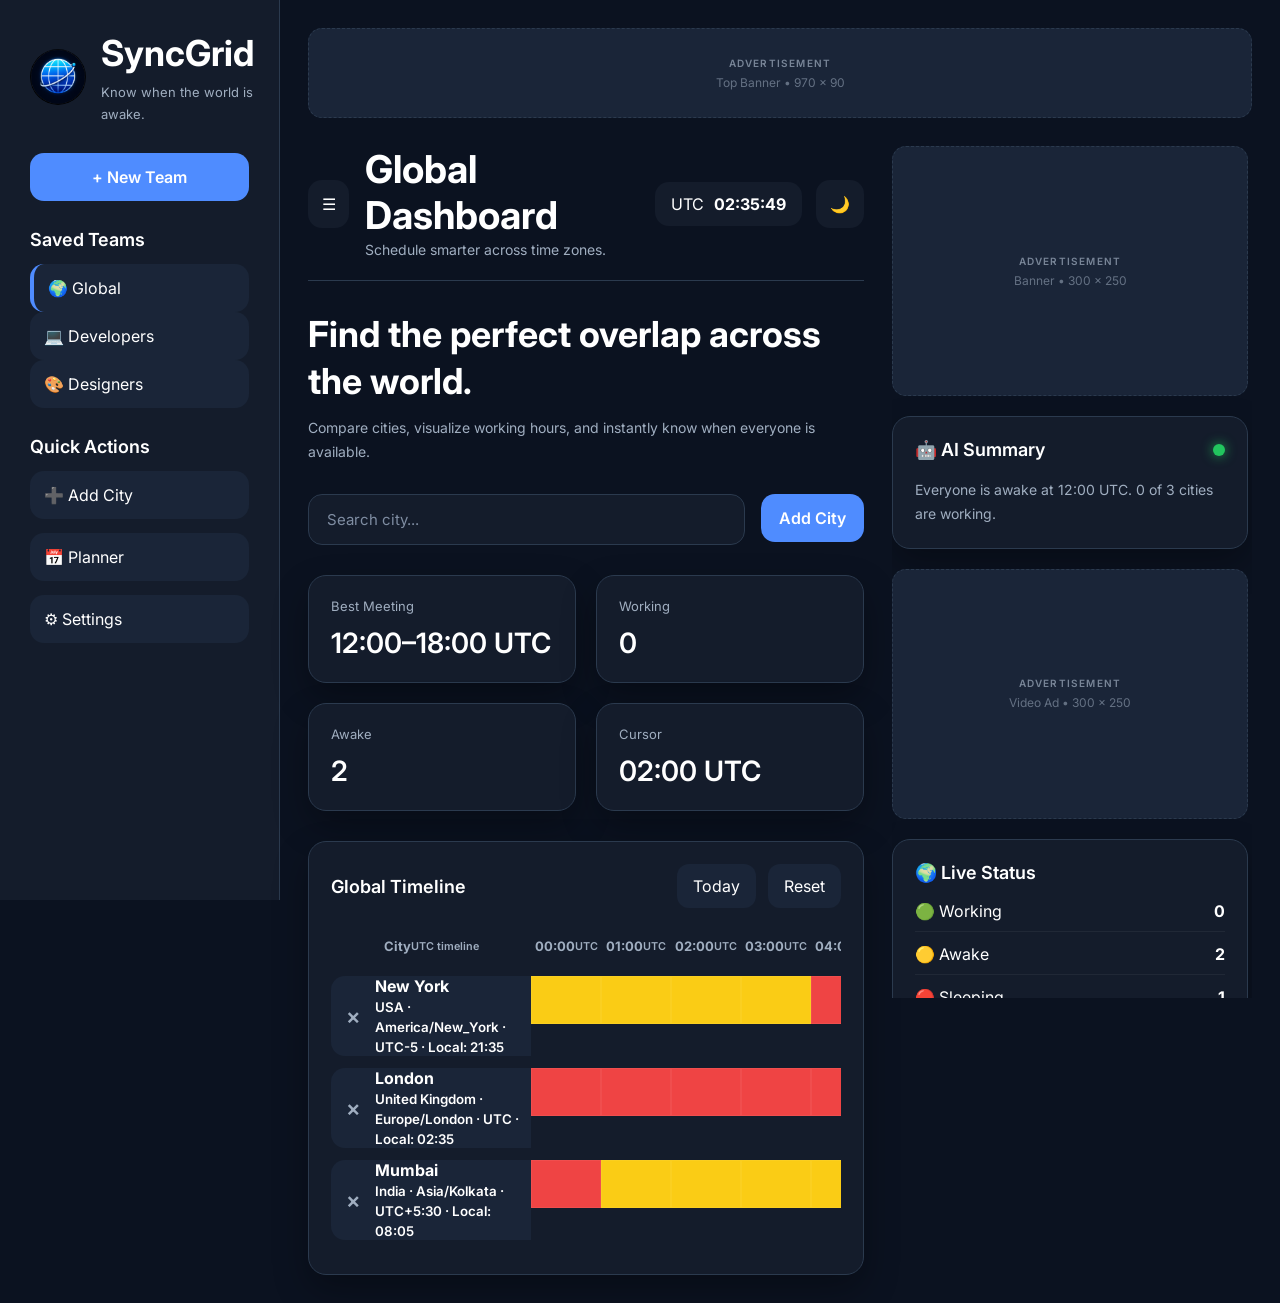
==== commit 8b3d0967: "feat: add responsive advertisement spaces" ====
--- a/index.html
+++ b/index.html
@@ -84,6 +84,14 @@
     =========================== -->
 
       <div class="content-layout">
+        <!-- ==========================
+     TOP ADVERTISEMENT
+=========================== -->
+        <div class="ad-slot ad-top">
+          <span>ADVERTISEMENT</span>
+          <div>Top Banner • 970 × 90</div>
+        </div>
+
         <!-- ======================
              MAIN CONTENT
         ======================= -->
@@ -183,6 +191,14 @@
         =========================== -->
 
         <aside class="right-dashboard">
+          <!-- ==========================
+     RIGHT BANNER AD
+=========================== -->
+          <div class="ad-slot ad-rail-banner">
+            <span>ADVERTISEMENT</span>
+            <div>Banner • 300 × 250</div>
+          </div>
+
           <!-- AI SUMMARY -->
 
           <section class="dashboard-card">
@@ -194,6 +210,14 @@
 
             <p id="aiSummary">Waiting for timeline data...</p>
           </section>
+
+          <!-- ==========================
+     RIGHT VIDEO AD
+=========================== -->
+          <div class="ad-slot ad-rail-video">
+            <span>ADVERTISEMENT</span>
+            <div>Video Ad • 300 × 250</div>
+          </div>
 
           <!-- LIVE STATUS -->
 
--- a/style.css
+++ b/style.css
@@ -8,542 +8,557 @@
    GOOGLE FONT FALLBACK
 ========================== */
 
-:root{
-
-    --bg:#0B1220;
-    --surface:#141C2B;
-    --surface-2:#1A2538;
-    --surface-3:#243248;
-
-    --border:#2B3A4E;
-
-    --text:#FFFFFF;
-    --muted:#A0AEC0;
-
-    --accent:#4F8CFF;
-    --accent-hover:#3A7CFF;
-
-    --green:#22C55E;
-    --yellow:#FACC15;
-    --red:#EF4444;
-
-    --radius:18px;
-    --radius-small:12px;
-
-    --shadow:
-        0 15px 35px rgba(0,0,0,.30);
-
-    --transition:.25s ease;
-
+:root {
+  /* ==========================
+       DEFAULT / NIGHT PALETTE
+    ========================== */
+
+  --bg: #0b1220;
+  --surface: #141c2b;
+  --surface-2: #1a2538;
+  --surface-3: #243248;
+
+  --border: #2b3a4e;
+
+  --text: #ffffff;
+  --muted: #a0aec0;
+
+  --accent: #4f8cff;
+  --accent-hover: #3a7cff;
+
+  --green: #22c55e;
+  --yellow: #facc15;
+  --red: #ef4444;
+
+  --radius: 18px;
+  --radius-small: 12px;
+
+  --shadow: 0 15px 35px rgba(0, 0, 0, 30);
+
+  --transition: 0.4s ease;
+}
+
+/* ==========================================================
+   PHASE 4D — DAYLIGHT PALETTE
+========================================================== */
+
+html[data-time-period="day"] {
+  --bg: #e8f1fb;
+  --surface: #ffffff;
+  --surface-2: #d9e7f7;
+  --surface-3: #c8dbef;
+
+  --border: #b7cbe0;
+
+  --text: #10233d;
+  --muted: #526b86;
+
+  --accent: #2878f0;
+  --accent-hover: #1768df;
+
+  --shadow: 0 12px 30px rgba(45, 82, 120, 0.12);
+}
+
+/* ==========================================================
+   PHASE 4D — MORNING PALETTE
+========================================================== */
+
+html[data-time-period="morning"] {
+  --bg: #eaf5ff;
+  --surface: #ffffff;
+  --surface-2: #dceefe;
+  --surface-3: #c9e3f8;
+
+  --border: #b7d3e9;
+
+  --text: #10243b;
+  --muted: #55708a;
+
+  --accent: #2495e8;
+  --accent-hover: #1684d7;
+
+  --shadow: 0 12px 30px rgba(36, 149, 232, 0.13);
+}
+
+/* ==========================================================
+   PHASE 4D — AFTERNOON PALETTE
+========================================================== */
+
+html[data-time-period="afternoon"] {
+  --bg: #eef3ff;
+  --surface: #ffffff;
+  --surface-2: #dfe8fb;
+  --surface-3: #cedcf5;
+
+  --border: #b9c9e3;
+
+  --text: #142641;
+  --muted: #5a6f8c;
+
+  --accent: #4f7ff7;
+  --accent-hover: #3d6de8;
+
+  --shadow: 0 12px 30px rgba(79, 127, 247, 0.14);
+}
+
+/* ==========================================================
+   PHASE 4D — EVENING PALETTE
+========================================================== */
+
+html[data-time-period="evening"] {
+  --bg: #111827;
+  --surface: #1a2233;
+  --surface-2: #232d42;
+  --surface-3: #303c55;
+
+  --border: #3a4861;
+
+  --text: #ffffff;
+  --muted: #aeb9c9;
+
+  --accent: #f59e6b;
+  --accent-hover: #e88a55;
+
+  --shadow: 0 15px 35px rgba(0, 0, 0, 0.28);
+}
+
+/* ==========================================================
+   PHASE 4D — NIGHT PALETTE
+========================================================== */
+
+html[data-time-period="night"] {
+  --bg: #0b1220;
+  --surface: #141c2b;
+  --surface-2: #1a2538;
+  --surface-3: #243248;
+
+  --border: #2b3a4e;
+
+  --text: #ffffff;
+  --muted: #a0aec0;
+
+  --accent: #4f8cff;
+  --accent-hover: #3a7cff;
+
+  --shadow: 0 15px 35px rgba(0, 0, 0, 0.3);
 }
 
 /* ==========================
    RESET
 ========================== */
 
-*{
-
-margin:0;
-padding:0;
-box-sizing:border-box;
-
-}
-
-html{
-
-scroll-behavior:smooth;
-
-}
-
-body{
-
-font-family:"Inter",sans-serif;
-
-background:var(--bg);
-
-color:var(--text);
-
-overflow-x:hidden;
-
-min-height:100vh;
-
+* {
+  margin: 0;
+  padding: 0;
+  box-sizing: border-box;
+}
+
+html {
+  scroll-behavior: smooth;
+}
+
+body {
+  font-family: "Inter", sans-serif;
+
+  background: var(--bg);
+
+  color: var(--text);
+
+  overflow-x: hidden;
+
+  min-height: 100vh;
 }
 
 /* ==========================
    TYPOGRAPHY
 ========================== */
 
-h1{
-
-font-size:
-clamp(28px,3vw,42px);
-
-font-weight:700;
-
-line-height:1.2;
-
-}
-
-h2{
-
-font-size:
-clamp(24px,2.8vw,36px);
-
-font-weight:700;
-
-line-height:1.3;
-
-}
-
-h3{
-
-font-size:18px;
-
-font-weight:600;
-
-}
-
-p{
-
-font-size:
-clamp(14px,1vw,17px);
-
-line-height:1.7;
-
-color:var(--muted);
-
+h1 {
+  font-size: clamp(28px, 3vw, 42px);
+
+  font-weight: 700;
+
+  line-height: 1.2;
+}
+
+h2 {
+  font-size: clamp(24px, 2.8vw, 36px);
+
+  font-weight: 700;
+
+  line-height: 1.3;
+}
+
+h3 {
+  font-size: 18px;
+
+  font-weight: 600;
+}
+
+p {
+  font-size: clamp(14px, 1vw, 17px);
+
+  line-height: 1.7;
+
+  color: var(--muted);
 }
 
 /* ==========================
    BUTTONS
 ========================== */
 
-button{
-
-font:inherit;
-
-cursor:pointer;
-
-border:none;
-
-outline:none;
-
-transition:var(--transition);
-
-}
-
-.primary-btn{
-
-background:var(--accent);
-
-color:white;
-
-padding:14px 18px;
-
-border-radius:14px;
-
-font-weight:600;
-
-}
-
-.primary-btn:hover{
-
-background:var(--accent-hover);
-
-transform:translateY(-2px);
-
-}
-
-.secondary-btn{
-
-background:var(--surface-2);
-
-color:white;
-
-padding:12px 16px;
-
-border-radius:12px;
-
-}
-
-.secondary-btn:hover{
-
-background:var(--surface-3);
-
-}
-
-.icon-btn{
-
-width:48px;
-
-height:48px;
-
-display:flex;
-
-justify-content:center;
-
-align-items:center;
-
-background:var(--surface);
-
-border-radius:14px;
-
-color:white;
-
-}
-
-.side-btn{
-
-width:100%;
-
-padding:14px;
-
-background:var(--surface-2);
-
-color:white;
-
-border-radius:14px;
-
-text-align:left;
-
-}
-
-.side-btn:hover{
-
-background:var(--surface-3);
-
+button {
+  font: inherit;
+
+  cursor: pointer;
+
+  border: none;
+
+  outline: none;
+
+  transition: var(--transition);
+}
+
+.primary-btn {
+  background: var(--accent);
+
+  color: white;
+
+  padding: 14px 18px;
+
+  border-radius: 14px;
+
+  font-weight: 600;
+}
+
+.primary-btn:hover {
+  background: var(--accent-hover);
+
+  transform: translateY(-2px);
+}
+
+.secondary-btn {
+  background: var(--surface-2);
+
+  color: white;
+
+  padding: 12px 16px;
+
+  border-radius: 12px;
+}
+
+.secondary-btn:hover {
+  background: var(--surface-3);
+}
+
+.icon-btn {
+  width: 48px;
+
+  height: 48px;
+
+  display: flex;
+
+  justify-content: center;
+
+  align-items: center;
+
+  background: var(--surface);
+
+  border-radius: 14px;
+
+  color: white;
+}
+
+.side-btn {
+  width: 100%;
+
+  padding: 14px;
+
+  background: var(--surface-2);
+
+  color: white;
+
+  border-radius: 14px;
+
+  text-align: left;
+}
+
+.side-btn:hover {
+  background: var(--surface-3);
 }
 
 /* ==========================
    OVERLAY
 ========================== */
 
-.overlay{
-
-display:none;
-
-position:fixed;
-
-inset:0;
-
-background:rgba(0,0,0,.55);
-
-backdrop-filter:blur(3px);
-
-z-index:998;
-
+.overlay {
+  display: none;
+
+  position: fixed;
+
+  inset: 0;
+
+  background: rgba(0, 0, 0, 0.55);
+
+  backdrop-filter: blur(3px);
+
+  z-index: 998;
 }
 
 /* ==========================
    APP
 ========================== */
 
-.app{
-
-display:grid;
-
-grid-template-columns:
-
-280px
-
-1fr;
-
-min-height:100vh;
-
+.app {
+  display: grid;
+
+  grid-template-columns:
+    280px
+    1fr;
+
+  min-height: 100vh;
 }
 
 /* ==========================
    SIDEBAR
 ========================== */
 
-.sidebar{
-
-background:var(--surface);
-
-border-right:1px solid var(--border);
-
-padding:30px;
-
-display:flex;
-
-flex-direction:column;
-
-gap:28px;
-
-position:sticky;
-
-top:0;
-
-height:100vh;
-
-overflow-y:auto;
-
-}
-
-.logo{
-
-display:flex;
-
-align-items:center;
-
-gap:15px;
-
-}
-
-.logo-box{
-
-width:56px;
-
-height:56px;
-
-border-radius:16px;
-
-display:flex;
-
-justify-content:center;
-
-align-items:center;
-
-background:linear-gradient(
-135deg,
-#4F8CFF,
-#78A8FF
-);
-
-font-weight:700;
-
-font-size:22px;
-
-}
-
-.logo p{
-
-font-size:13px;
-
-margin-top:4px;
-
-}
-
-.sidebar-group{
-
-display:flex;
-
-flex-direction:column;
-
-gap:14px;
-
-}
-
-.team-item{
-
-width:100%;
-
-padding:14px;
-
-background:var(--surface-2);
-
-border-radius:14px;
-
-color:white;
-
-text-align:left;
-
-}
-
-.team-item:hover{
-
-background:var(--surface-3);
-
-}
-
-.team-item.active{
-
-border-left:4px solid var(--accent);
-
+.sidebar {
+  background: var(--surface);
+
+  border-right: 1px solid var(--border);
+
+  padding: 30px;
+
+  display: flex;
+
+  flex-direction: column;
+
+  gap: 28px;
+
+  position: sticky;
+
+  top: 0;
+
+  height: 100vh;
+
+  overflow-y: auto;
+}
+
+.logo {
+  display: flex;
+
+  align-items: center;
+
+  gap: 15px;
+}
+
+.logo-box {
+  width: 56px;
+
+  height: 56px;
+
+  border-radius: 16px;
+
+  display: flex;
+
+  justify-content: center;
+
+  align-items: center;
+
+  background: linear-gradient(135deg, #4f8cff, #78a8ff);
+
+  font-weight: 700;
+
+  font-size: 22px;
+}
+
+.logo p {
+  font-size: 13px;
+
+  margin-top: 4px;
+}
+
+.sidebar-group {
+  display: flex;
+
+  flex-direction: column;
+
+  gap: 14px;
+}
+
+.team-item {
+  width: 100%;
+
+  padding: 14px;
+
+  background: var(--surface-2);
+
+  border-radius: 14px;
+
+  color: white;
+
+  text-align: left;
+}
+
+.team-item:hover {
+  background: var(--surface-3);
+}
+
+.team-item.active {
+  border-left: 4px solid var(--accent);
 }
 
 /* ==========================
    CONTENT LAYOUT
 ========================== */
 
-.content-layout{
-
-display:grid;
-
-grid-template-columns:
-
-minmax(0,1fr)
-
-360px;
-
-gap:28px;
-
-padding:28px;
-
+.content-layout {
+  display: grid;
+
+  grid-template-columns:
+    minmax(0, 1fr)
+    360px;
+
+  gap: 28px;
+
+  padding: 28px;
 }
 
 /* ==========================
    MAIN
 ========================== */
 
-.main-content{
-
-display:flex;
-
-flex-direction:column;
-
-gap:30px;
-
-min-width:0;
-
+.main-content {
+  display: flex;
+
+  flex-direction: column;
+
+  gap: 30px;
+
+  min-width: 0;
 }
 
 /* ==========================
    RIGHT DASHBOARD
 ========================== */
 
-.right-dashboard{
-
-display:flex;
-
-flex-direction:column;
-
-gap:20px;
-
+.right-dashboard {
+  display: flex;
+
+  flex-direction: column;
+
+  gap: 20px;
 }
 
 /* ==========================
    TOPBAR
 ========================== */
 
-.topbar{
-
-display:flex;
-
-justify-content:space-between;
-
-align-items:center;
-
-gap:20px;
-
-padding-bottom:18px;
-
-border-bottom:1px solid var(--border);
-
-}
-
-.topbar-left{
-
-display:flex;
-
-align-items:center;
-
-gap:16px;
-
-}
-
-.topbar-right{
-
-display:flex;
-
-align-items:center;
-
-gap:14px;
-
-}
-
-.utc-card{
-
-display:flex;
-
-align-items:center;
-
-gap:10px;
-
-padding:12px 16px;
-
-background:var(--surface);
-
-border-radius:14px;
-
-}
-
-.utc-card strong{
-
-color:white;
-
+.topbar {
+  display: flex;
+
+  justify-content: space-between;
+
+  align-items: center;
+
+  gap: 20px;
+
+  padding-bottom: 18px;
+
+  border-bottom: 1px solid var(--border);
+}
+
+.topbar-left {
+  display: flex;
+
+  align-items: center;
+
+  gap: 16px;
+}
+
+.topbar-right {
+  display: flex;
+
+  align-items: center;
+
+  gap: 14px;
+}
+
+.utc-card {
+  display: flex;
+
+  align-items: center;
+
+  gap: 10px;
+
+  padding: 12px 16px;
+
+  background: var(--surface);
+
+  border-radius: 14px;
+}
+
+.utc-card strong {
+  color: white;
 }
 
 /* ==========================
    HERO
 ========================== */
 
-.hero{
-
-display:flex;
-
-flex-direction:column;
-
-gap:12px;
-
-}
-
-.hero p{
-
-max-width:700px;
-
+.hero {
+  display: flex;
+
+  flex-direction: column;
+
+  gap: 12px;
+}
+
+.hero p {
+  max-width: 700px;
 }
 
 /* ==========================
    SEARCH
 ========================== */
 
-.controls{
-
-display:flex;
-
-gap:16px;
-
-align-items:flex-start;
-
-}
-
-.search-wrapper{
-
-flex:1;
-
-position:relative;
-
-}
-
-.search-wrapper input{
-
-width:100%;
-
-padding:15px 18px;
-
-background:var(--surface);
-
-border:1px solid var(--border);
-
-border-radius:14px;
-
-color:white;
-
-font-size:15px;
-
-}
-
-.search-wrapper input::placeholder{
-
-color:#7F8DA2;
-
-}
-
-.search-wrapper input:focus{
-
-border-color:var(--accent);
-
+.controls {
+  display: flex;
+
+  gap: 16px;
+
+  align-items: flex-start;
+}
+
+.search-wrapper {
+  flex: 1;
+
+  position: relative;
+}
+
+.search-wrapper input {
+  width: 100%;
+
+  padding: 15px 18px;
+
+  background: var(--surface);
+
+  border: 1px solid var(--border);
+
+  border-radius: 14px;
+
+  color: white;
+
+  font-size: 15px;
+}
+
+.search-wrapper input::placeholder {
+  color: #7f8da2;
+}
+
+.search-wrapper input:focus {
+  border-color: var(--accent);
 }
 
 /* ==========================================================
@@ -559,490 +574,461 @@
    SUMMARY GRID
 ========================== */
 
-.summary-grid{
-
-display:grid;
-
-grid-template-columns:repeat(4,minmax(180px,1fr));
-
-gap:20px;
-
-}
-
-.summary-card{
-
-background:var(--surface);
-
-border:1px solid var(--border);
-
-border-radius:var(--radius);
-
-padding:22px;
-
-box-shadow:var(--shadow);
-
-transition:var(--transition);
-
-display:flex;
-
-flex-direction:column;
-
-gap:12px;
-
-}
-
-.summary-card:hover{
-
-transform:translateY(-5px);
-
-border-color:var(--accent);
-
-}
-
-.summary-card span{
-
-font-size:13px;
-
-color:var(--muted);
-
-}
-
-.summary-card h3{
-
-font-size:28px;
-
-color:var(--text);
-
+.summary-grid {
+  display: grid;
+
+  grid-template-columns: repeat(4, minmax(180px, 1fr));
+
+  gap: 20px;
+}
+
+.summary-card {
+  background: var(--surface);
+
+  border: 1px solid var(--border);
+
+  border-radius: var(--radius);
+
+  padding: 22px;
+
+  box-shadow: var(--shadow);
+
+  transition: var(--transition);
+
+  display: flex;
+
+  flex-direction: column;
+
+  gap: 12px;
+}
+
+.summary-card:hover {
+  transform: translateY(-5px);
+
+  border-color: var(--accent);
+}
+
+.summary-card span {
+  font-size: 13px;
+
+  color: var(--muted);
+}
+
+.summary-card h3 {
+  font-size: 28px;
+
+  color: var(--text);
 }
 
 /* ==========================
    TIMELINE PANEL
 ========================== */
 
-.timeline-panel{
-
-background:var(--surface);
-
-border:1px solid var(--border);
-
-border-radius:var(--radius);
-
-padding:22px;
-
-box-shadow:var(--shadow);
-
-overflow:hidden;
-
+.timeline-panel {
+  background: var(--surface);
+
+  border: 1px solid var(--border);
+
+  border-radius: var(--radius);
+
+  padding: 22px;
+
+  box-shadow: var(--shadow);
+
+  overflow: visible;
 }
 
 /* ==========================
    TIMELINE TOOLBAR
 ========================== */
 
-.timeline-toolbar{
-
-display:flex;
-
-justify-content:space-between;
-
-align-items:center;
-
-gap:20px;
-
-margin-bottom:20px;
-
-}
-
-.timeline-buttons{
-
-display:flex;
-
-gap:12px;
-
+.timeline-toolbar {
+  display: flex;
+
+  justify-content: space-between;
+
+  align-items: center;
+
+  gap: 20px;
+
+  margin-bottom: 20px;
+}
+
+.timeline-buttons {
+  display: flex;
+
+  gap: 12px;
 }
 
 /* ==========================
    TIMELINE WRAPPER
 ========================== */
 
-.timeline-wrapper{
-
-position:relative;
-
-overflow-x:auto;
-
-overflow-y:hidden;
-
-padding-bottom:12px;
-
-scroll-behavior:smooth;
-
-}
-
-.timeline-wrapper::-webkit-scrollbar{
-
-height:8px;
-
-}
-
-.timeline-wrapper::-webkit-scrollbar-track{
-
-background:var(--surface-2);
-
-border-radius:50px;
-
-}
-
-.timeline-wrapper::-webkit-scrollbar-thumb{
-
-background:var(--accent);
-
-border-radius:50px;
-
+.timeline-wrapper {
+  position: relative;
+
+  overflow-x: auto;
+
+  overflow-y: hidden;
+
+  padding-bottom: 12px;
+
+  scroll-behavior: smooth;
+}
+
+.timeline-wrapper::-webkit-scrollbar {
+  height: 8px;
+}
+
+.timeline-wrapper::-webkit-scrollbar-track {
+  background: var(--surface-2);
+
+  border-radius: 50px;
+}
+
+.timeline-wrapper::-webkit-scrollbar-thumb {
+  background: var(--accent);
+
+  border-radius: 50px;
 }
 
 /* ==========================
    CURSOR
 ========================== */
 
-.timeline-cursor{
-
-position:absolute;
-
-top:0;
-
-bottom:0;
-
-width:2px;
-
-background:white;
-
-opacity:0;
-
-pointer-events:none;
-
-transition:.15s;
-
-z-index:50;
-
+.timeline-cursor {
+  position: absolute;
+
+  top: 0;
+
+  bottom: 0;
+
+  width: 2px;
+
+  background: white;
+
+  opacity: 0;
+
+  pointer-events: none;
+
+  transition: 0.15s;
+
+  z-index: 50;
 }
 
 /* ==========================
    TIMELINE HEADER
 ========================== */
 
-.timeline-header{
-
-display:grid;
-
-grid-template-columns:
-
-200px repeat(24,70px);
-
-margin-bottom:12px;
-
-color:var(--muted);
-
-font-size:13px;
-
-font-weight:600;
-
-}
-
-.timeline-header div{
-
-display:flex;
-
-justify-content:center;
-
-align-items:center;
-
-padding:10px 0;
-
+.timeline-header {
+  display: grid;
+
+  grid-template-columns: 200px repeat(24, 70px);
+
+  margin-bottom: 12px;
+
+  color: var(--muted);
+
+  font-size: 13px;
+
+  font-weight: 600;
+}
+
+.timeline-header div {
+  display: flex;
+
+  justify-content: center;
+
+  align-items: center;
+
+  padding: 10px 0;
 }
 
 /* ==========================
    TIMELINE BODY
 ========================== */
 
-.timeline-body{
-
-display:flex;
-
-flex-direction:column;
-
-gap:12px;
-
+.timeline-body {
+  display: flex;
+
+  flex-direction: column;
+
+  gap: 12px;
 }
 
 /* ==========================
    TIMELINE ROW
 ========================== */
 
-.timeline-row{
-
-display:grid;
-
-grid-template-columns:
-
-200px repeat(24,70px);
-
-}
-
-.city-name{
-
-display:flex;
-
-align-items:center;
-
-padding-left:18px;
-
-background:var(--surface-2);
-
-border-radius:14px 0 0 14px;
-
-font-weight:600;
-
+.timeline-row {
+  display: grid;
+
+  grid-template-columns: 200px repeat(24, 70px);
+}
+
+.city-info {
+  min-width: 0;
+  flex: 1;
+  overflow: hidden;
+}
+
+.city-name {
+  display: flex;
+  align-items: center;
+  position: relative;
+
+  padding-left: 44px;
+  padding-right: 8px;
+
+  background: var(--surface-2);
+  border-radius: 14px 0 0 14px;
+  font-weight: 600;
+}
+
+.city-delete-btn:hover {
+  background: rgba(255, 80, 80, 0.15);
+  color: #ff6b6b;
+}
+
+.city-delete-btn {
+  position: absolute;
+  left: 8px;
+  top: 50%;
+  transform: translateY(-50%);
+
+  width: 28px;
+  height: 28px;
+
+  margin: 0;
+  padding: 0;
+
+  border: 0;
+  border-radius: 7px;
+
+  background: transparent;
+  color: var(--muted);
+
+  font-size: 22px;
+  line-height: 1;
+
+  cursor: pointer;
+
+  display: flex;
+  align-items: center;
+  justify-content: center;
+
+  cursor: pointer;
+  z-index: 10;
+
+  transition:
+    background 0.2s ease,
+    color 0.2s ease;
+}
+
+.city-delete-btn:hover {
+  background: rgba(255, 80, 80, 0.15);
+  color: #ff6b6b;
+}
+
+.city-delete-btn:focus-visible {
+  outline: 2px solid #ff6b6b;
+  outline-offset: 2px;
 }
 
 /* ==========================
    HOUR CELLS
 ========================== */
 
-.hour{
-
-height:48px;
-
-border:1px solid rgba(255,255,255,.05);
-
-transition:var(--transition);
-
-cursor:pointer;
-
-}
-
-.hour:hover{
-
-transform:scale(1.05);
-
-z-index:5;
-
+.hour {
+  height: 48px;
+
+  border: 1px solid rgba(255, 255, 255, 0.05);
+
+  transition: var(--transition);
+
+  cursor: pointer;
+}
+
+.hour:hover {
+  transform: scale(1.05);
+
+  z-index: 5;
 }
 
 /* ==========================
    STATUS COLORS
 ========================== */
 
-.work{
-
-background:var(--green);
-
-}
-
-.awake{
-
-background:var(--yellow);
-
-}
-
-.sleep{
-
-background:var(--red);
-
+.work {
+  background: var(--green);
+}
+
+.awake {
+  background: var(--yellow);
+}
+
+.sleep {
+  background: var(--red);
 }
 
 /* ==========================
    RIGHT DASHBOARD
 ========================== */
 
-.dashboard-card{
-
-background:var(--surface);
-
-border:1px solid var(--border);
-
-border-radius:var(--radius);
-
-padding:22px;
-
-box-shadow:var(--shadow);
-
-transition:var(--transition);
-
-display:flex;
-
-flex-direction:column;
-
-gap:18px;
-
-}
-
-.dashboard-card:hover{
-
-transform:translateY(-5px);
-
-border-color:var(--accent);
-
+.dashboard-card {
+  background: var(--surface);
+
+  border: 1px solid var(--border);
+
+  border-radius: var(--radius);
+
+  padding: 22px;
+
+  box-shadow: var(--shadow);
+
+  transition: var(--transition);
+
+  display: flex;
+
+  flex-direction: column;
+
+  gap: 18px;
+}
+
+.dashboard-card:hover {
+  transform: translateY(-5px);
+
+  border-color: var(--accent);
 }
 
 /* ==========================
    CARD HEADER
 ========================== */
 
-.card-header{
-
-display:flex;
-
-justify-content:space-between;
-
-align-items:center;
-
-}
-
-.live-indicator{
-
-width:12px;
-
-height:12px;
-
-border-radius:50%;
-
-background:var(--green);
-
-animation:pulse 2s infinite;
-
+.card-header {
+  display: flex;
+
+  justify-content: space-between;
+
+  align-items: center;
+}
+
+.live-indicator {
+  width: 12px;
+
+  height: 12px;
+
+  border-radius: 50%;
+
+  background: var(--green);
+
+  animation: pulse 2s infinite;
 }
 
 /* ==========================
    STATUS LIST
 ========================== */
 
-.status-list{
-
-display:flex;
-
-flex-direction:column;
-
-gap:12px;
-
-}
-
-.status-item{
-
-display:flex;
-
-justify-content:space-between;
-
-align-items:center;
-
-padding-bottom:10px;
-
-border-bottom:1px solid rgba(255,255,255,.05);
-
+.status-list {
+  display: flex;
+
+  flex-direction: column;
+
+  gap: 12px;
+}
+
+.status-item {
+  display: flex;
+
+  justify-content: space-between;
+
+  align-items: center;
+
+  padding-bottom: 10px;
+
+  border-bottom: 1px solid rgba(255, 255, 255, 0.05);
 }
 
 /* ==========================
    STATS GRID
 ========================== */
 
-.stats-grid{
-
-display:grid;
-
-grid-template-columns:repeat(2,1fr);
-
-gap:14px;
-
-}
-
-.mini-stat{
-
-background:var(--surface-2);
-
-padding:16px;
-
-border-radius:14px;
-
-display:flex;
-
-flex-direction:column;
-
-gap:8px;
-
-}
-
-.mini-stat span{
-
-font-size:12px;
-
-color:var(--muted);
-
-}
-
-.mini-stat strong{
-
-font-size:22px;
-
-color:white;
-
+.stats-grid {
+  display: grid;
+  grid-template-columns: repeat(2, minmax(0, 1fr));
+  gap: 14px;
+}
+
+.mini-stat {
+  background: var(--surface-2);
+
+  padding: 16px;
+
+  border-radius: 14px;
+
+  display: flex;
+
+  flex-direction: column;
+
+  gap: 8px;
+}
+
+.mini-stat span {
+  font-size: 12px;
+
+  color: var(--muted);
+}
+
+.mini-stat strong {
+  font-size: 22px;
+
+  color: white;
 }
 
 /* ==========================
    UPCOMING EVENTS
 ========================== */
 
-.event-item{
-
-background:var(--surface-2);
-
-padding:16px;
-
-border-radius:14px;
-
-display:flex;
-
-flex-direction:column;
-
-gap:8px;
-
-}
-
-.event-item strong{
-
-color:white;
-
+.event-item {
+  background: var(--surface-2);
+
+  padding: 16px;
+
+  border-radius: 14px;
+
+  display: flex;
+
+  flex-direction: column;
+
+  gap: 8px;
+}
+
+.event-item strong {
+  color: white;
 }
 
 /* ==========================
    ANIMATIONS
 ========================== */
 
-@keyframes pulse{
-
-0%{
-
-transform:scale(.95);
-
-opacity:.8;
-
-}
-
-50%{
-
-transform:scale(1.25);
-
-opacity:1;
-
-}
-
-100%{
-
-transform:scale(.95);
-
-opacity:.8;
-
-}
-
+@keyframes pulse {
+  0% {
+    transform: scale(0.95);
+
+    opacity: 0.8;
+  }
+
+  50% {
+    transform: scale(1.25);
+
+    opacity: 1;
+  }
+
+  100% {
+    transform: scale(0.95);
+
+    opacity: 0.8;
+  }
 }
 
 /* ==========================================================
@@ -1058,182 +1044,148 @@
    SEARCH SUGGESTIONS
 ========================== */
 
-.search-suggestions{
-
-position:absolute;
-
-top:calc(100% + 10px);
-
-left:0;
-
-right:0;
-
-background:var(--surface);
-
-border:1px solid var(--border);
-
-border-radius:16px;
-
-overflow:hidden;
-
-display:none;
-
-z-index:999;
-
-box-shadow:var(--shadow);
-
-max-height:320px;
-
-overflow-y:auto;
-
-}
-
-.search-suggestions.show{
-
-display:block;
-
-animation:fadeDown .25s ease;
-
-}
-
-.suggestion-item{
-
-padding:14px 18px;
-
-display:flex;
-
-justify-content:space-between;
-
-align-items:center;
-
-cursor:pointer;
-
-transition:var(--transition);
-
-}
-
-.suggestion-item:hover{
-
-background:var(--surface-2);
-
-}
-
-.suggestion-item strong{
-
-color:white;
-
-font-size:15px;
-
-}
-
-.suggestion-item span{
-
-font-size:13px;
-
-color:var(--muted);
-
+.search-suggestions {
+  position: absolute;
+
+  top: calc(100% + 10px);
+
+  left: 0;
+
+  right: 0;
+
+  background: var(--surface);
+
+  border: 1px solid var(--border);
+
+  border-radius: 16px;
+
+  overflow: hidden;
+
+  display: none;
+
+  z-index: 999;
+
+  box-shadow: var(--shadow);
+
+  max-height: 320px;
+
+  overflow-y: auto;
+}
+
+.search-suggestions.show {
+  display: block;
+
+  animation: fadeDown 0.25s ease;
+}
+
+.suggestion-item {
+  padding: 14px 18px;
+
+  display: flex;
+
+  justify-content: space-between;
+
+  align-items: center;
+
+  cursor: pointer;
+
+  transition: var(--transition);
+}
+
+.suggestion-item:hover {
+  background: var(--surface-2);
+}
+
+.suggestion-item strong {
+  color: white;
+
+  font-size: 15px;
+}
+
+.suggestion-item span {
+  font-size: 13px;
+
+  color: var(--muted);
 }
 
 /* ==========================
    TIMELINE EFFECTS
 ========================== */
 
-.timeline-row:hover .city-name{
-
-background:var(--accent);
-
-color:white;
-
-}
-
-.timeline-row:hover .city-name small{
-
-color:white;
-
-}
-
-.hour{
-
-position:relative;
-
-}
-
-.hour::after{
-
-content:"";
-
-position:absolute;
-
-inset:0;
-
-background:rgba(255,255,255,.08);
-
-opacity:0;
-
-transition:.2s;
-
-}
-
-.hour:hover::after{
-
-opacity:1;
-
+.timeline-row:hover .city-name {
+  background: var(--accent);
+
+  color: white;
+}
+
+.timeline-row:hover .city-name small {
+  color: white;
+}
+
+.hour {
+  position: relative;
+}
+
+.hour::after {
+  content: "";
+
+  position: absolute;
+
+  inset: 0;
+
+  background: rgba(255, 255, 255, 0.08);
+
+  opacity: 0;
+
+  transition: 0.2s;
+}
+
+.hour:hover::after {
+  opacity: 1;
 }
 
 /* ==========================
    DASHBOARD SCROLL
 ========================== */
 
-.right-dashboard{
-
-position:sticky;
-
-top:24px;
-
-align-self:start;
-
-max-height:calc(100vh - 48px);
-
-overflow-y:auto;
-
-padding-right:4px;
-
-}
-
-.right-dashboard::-webkit-scrollbar{
-
-width:6px;
-
-}
-
-.right-dashboard::-webkit-scrollbar-thumb{
-
-background:var(--accent);
-
-border-radius:999px;
-
+.right-dashboard {
+  position: sticky;
+
+  top: 24px;
+
+  align-self: start;
+
+  max-height: calc(100vh - 48px);
+
+  overflow-y: auto;
+
+  padding-right: 4px;
+}
+
+.right-dashboard::-webkit-scrollbar {
+  width: 6px;
+}
+
+.right-dashboard::-webkit-scrollbar-thumb {
+  background: var(--accent);
+
+  border-radius: 999px;
 }
 
 /* ==========================
    INPUTS
 ========================== */
 
-input{
-
-outline:none;
-
-font:inherit;
-
-transition:var(--transition);
-
-}
-
-input:focus{
-
-box-shadow:
-
-0 0 0 3px rgba(79,140,255,.15);
-
+input {
+  outline: none;
+
+  font: inherit;
+
+  transition: var(--transition);
+}
+
+input:focus {
+  box-shadow: 0 0 0 3px rgba(79, 140, 255, 0.15);
 }
 
 /* ==========================
@@ -1243,340 +1195,245 @@
 .primary-btn:active,
 .secondary-btn:active,
 .icon-btn:active,
-.side-btn:active{
-
-transform:scale(.97);
-
-}
-
-.team-item{
-
-transition:
-
-background .25s,
-
-transform .25s,
-
-border-color .25s;
-
-}
-
-.team-item:hover{
-
-transform:translateX(6px);
-
+.side-btn:active {
+  transform: scale(0.97);
+}
+
+.team-item {
+  transition:
+    background 0.25s,
+    transform 0.25s,
+    border-color 0.25s;
+}
+
+.team-item:hover {
+  transform: translateX(6px);
 }
 
 /* ==========================
    MOBILE
 ========================== */
 
-@media(max-width:1200px){
-
-.content-layout{
-
-grid-template-columns:1fr;
-
-}
-
-.right-dashboard{
-
-position:relative;
-
-top:0;
-
-max-height:none;
-
-overflow:visible;
-
-}
-
-}
-
-@media(max-width:992px){
-
-.app{
-
-grid-template-columns:1fr;
-
-}
-
-.sidebar{
-
-position:fixed;
-
-left:-310px;
-
-top:0;
-
-width:290px;
-
-height:100vh;
-
-z-index:1000;
-
-transition:left .35s ease;
-
-}
-
-.sidebar.open{
-
-left:0;
-
-}
-
-.overlay.show{
-
-display:block;
-
-}
-
-.icon-btn{
-
-display:flex;
-
-}
-
-}
-
-@media(max-width:768px){
-
-.topbar{
-
-flex-direction:column;
-
-align-items:flex-start;
-
-gap:18px;
-
-}
-
-.topbar-right{
-
-width:100%;
-
-justify-content:space-between;
-
-}
-
-.controls{
-
-flex-direction:column;
-
-}
-
-.search-wrapper{
-
-width:100%;
-
-}
-
-.primary-btn{
-
-width:100%;
-
-}
-
-.summary-grid{
-
-grid-template-columns:1fr;
-
-}
-
-.stats-grid{
-
-grid-template-columns:1fr;
-
-}
-
-.timeline-toolbar{
-
-flex-direction:column;
-
-align-items:flex-start;
-
-}
-
-.timeline-header{
-
-grid-template-columns:
-
-150px repeat(24,60px);
-
-}
-
-.timeline-row{
-
-grid-template-columns:
-
-150px repeat(24,60px);
-
-}
-
-.city-name{
-
-font-size:14px;
-
-padding-left:12px;
-
-}
-
-}
-
-@media(max-width:480px){
-
-.content-layout{
-
-padding:16px;
-
-gap:20px;
-
-}
-
-.hero h2{
-
-font-size:28px;
-
-}
-
-.hero p{
-
-font-size:15px;
-
-}
-
-.utc-card{
-
-display:none;
-
-}
-
-.logo-box{
-
-width:48px;
-
-height:48px;
-
-font-size:18px;
-
-}
-
-.summary-card h3{
-
-font-size:22px;
-
-}
-
-.dashboard-card{
-
-padding:18px;
-
-}
-
+@media (max-width: 1200px) {
+  .content-layout {
+    grid-template-columns: 1fr;
+  }
+
+  .right-dashboard {
+    position: relative;
+
+    top: 0;
+
+    max-height: none;
+
+    overflow: visible;
+  }
+}
+
+@media (max-width: 992px) {
+  .app {
+    grid-template-columns: 1fr;
+  }
+
+  .sidebar {
+    position: fixed;
+
+    left: -310px;
+
+    top: 0;
+
+    width: 290px;
+
+    height: 100vh;
+
+    z-index: 1000;
+
+    transition: left 0.35s ease;
+  }
+
+  .sidebar.open {
+    left: 0;
+  }
+
+  .overlay.show {
+    display: block;
+  }
+
+  .icon-btn {
+    display: flex;
+  }
+}
+
+@media (max-width: 768px) {
+  .topbar {
+    flex-direction: column;
+
+    align-items: flex-start;
+
+    gap: 18px;
+  }
+
+  .topbar-right {
+    width: 100%;
+
+    justify-content: space-between;
+  }
+
+  .controls {
+    flex-direction: column;
+  }
+
+  .search-wrapper {
+    width: 100%;
+  }
+
+  .primary-btn {
+    width: 100%;
+  }
+
+  .summary-grid {
+    grid-template-columns: 1fr;
+  }
+
+  .stats-grid {
+    grid-template-columns: 1fr;
+  }
+
+  .timeline-toolbar {
+    flex-direction: column;
+
+    align-items: flex-start;
+  }
+
+  .timeline-header {
+    grid-template-columns: 150px repeat(24, 60px);
+  }
+
+  .timeline-row {
+    grid-template-columns: 150px repeat(24, 60px);
+  }
+
+  .city-name {
+    font-size: 14px;
+
+    padding-left: 44px;
+  }
+
+  .city-info {
+    min-width: 0;
+    flex: 1;
+    overflow: hidden;
+  }
+}
+
+@media (max-width: 480px) {
+  .content-layout {
+    padding: 16px;
+
+    gap: 20px;
+  }
+
+  .hero h2 {
+    font-size: 28px;
+  }
+
+  .hero p {
+    font-size: 15px;
+  }
+
+  .utc-card {
+    display: none;
+  }
+
+  .logo-box {
+    width: 48px;
+
+    height: 48px;
+
+    font-size: 18px;
+  }
+
+  .summary-card h3 {
+    font-size: 22px;
+  }
+
+  .dashboard-card {
+    padding: 18px;
+  }
 }
 
 /* ==========================
    UTILITIES
 ========================== */
 
-.hidden{
-
-display:none !important;
-
-}
-
-.flex{
-
-display:flex;
-
-}
-
-.center{
-
-display:flex;
-
-justify-content:center;
-
-align-items:center;
-
-}
-
-.text-center{
-
-text-align:center;
-
-}
-
-.w-100{
-
-width:100%;
-
-}
-
-.mt-1{
-
-margin-top:10px;
-
-}
-
-.mt-2{
-
-margin-top:20px;
-
-}
-
-.mt-3{
-
-margin-top:30px;
-
-}
-
-.mb-1{
-
-margin-bottom:10px;
-
-}
-
-.mb-2{
-
-margin-bottom:20px;
-
-}
-
-.mb-3{
-
-margin-bottom:30px;
-
+.hidden {
+  display: none !important;
+}
+
+.flex {
+  display: flex;
+}
+
+.center {
+  display: flex;
+
+  justify-content: center;
+
+  align-items: center;
+}
+
+.text-center {
+  text-align: center;
+}
+
+.w-100 {
+  width: 100%;
+}
+
+.mt-1 {
+  margin-top: 10px;
+}
+
+.mt-2 {
+  margin-top: 20px;
+}
+
+.mt-3 {
+  margin-top: 30px;
+}
+
+.mb-1 {
+  margin-bottom: 10px;
+}
+
+.mb-2 {
+  margin-bottom: 20px;
+}
+
+.mb-3 {
+  margin-bottom: 30px;
 }
 
 /* ==========================
    ANIMATIONS
 ========================== */
 
-@keyframes fadeDown{
-
-from{
-
-opacity:0;
-
-transform:translateY(-10px);
-
-}
-
-to{
-
-opacity:1;
-
-transform:translateY(0);
-
-}
-
-}
-
-.fade-in{
-
-animation:fadeDown .35s ease;
-
+@keyframes fadeDown {
+  from {
+    opacity: 0;
+
+    transform: translateY(-10px);
+  }
+
+  to {
+    opacity: 1;
+
+    transform: translateY(0);
+  }
+}
+
+.fade-in {
+  animation: fadeDown 0.35s ease;
 }
 
 /* ==========================================================
@@ -1592,80 +1449,64 @@
    GLOBAL LINKS
 ========================== */
 
-a{
-
-text-decoration:none;
-
-color:inherit;
-
+a {
+  text-decoration: none;
+
+  color: inherit;
 }
 
 /* ==========================
    IMAGE DEFAULTS
 ========================== */
 
-img{
-
-display:block;
-
-max-width:100%;
-
-height:auto;
-
+img {
+  display: block;
+
+  max-width: 100%;
+
+  height: auto;
 }
 
 /* ==========================
    SELECTION
 ========================== */
 
-::selection{
-
-background:var(--accent);
-
-color:#fff;
-
+::selection {
+  background: var(--accent);
+
+  color: #fff;
 }
 
 /* ==========================
    SCROLLBARS
 ========================== */
 
-::-webkit-scrollbar{
-
-width:10px;
-
-height:10px;
-
-}
-
-::-webkit-scrollbar-track{
-
-background:var(--surface);
-
-}
-
-::-webkit-scrollbar-thumb{
-
-background:#445775;
-
-border-radius:999px;
-
-}
-
-::-webkit-scrollbar-thumb:hover{
-
-background:var(--accent);
-
+::-webkit-scrollbar {
+  width: 10px;
+
+  height: 10px;
+}
+
+::-webkit-scrollbar-track {
+  background: var(--surface);
+}
+
+::-webkit-scrollbar-thumb {
+  background: #445775;
+
+  border-radius: 999px;
+}
+
+::-webkit-scrollbar-thumb:hover {
+  background: var(--accent);
 }
 
 /* Firefox */
 
-*{
-
-scrollbar-width:thin;
-
-scrollbar-color:var(--accent) var(--surface);
-
+* {
+  scrollbar-width: thin;
+
+  scrollbar-color: var(--accent) var(--surface);
 }
 
 /* ==========================
@@ -1674,12 +1515,10 @@
 
 .timeline-panel,
 .summary-card,
-.dashboard-card{
-
-backdrop-filter:blur(14px);
-
--webkit-backdrop-filter:blur(14px);
-
+.dashboard-card {
+  backdrop-filter: blur(14px);
+
+  -webkit-backdrop-filter: blur(14px);
 }
 
 /* ==========================
@@ -1687,96 +1526,65 @@
 ========================== */
 
 .summary-card:hover,
-.dashboard-card:hover{
-
-box-shadow:
-
-0 15px 40px rgba(79,140,255,.15),
-
-var(--shadow);
-
-}
-
-.primary-btn:hover{
-
-box-shadow:
-
-0 12px 25px rgba(79,140,255,.30);
-
-}
-
-.icon-btn:hover{
-
-box-shadow:
-
-0 8px 20px rgba(79,140,255,.20);
-
+.dashboard-card:hover {
+  box-shadow:
+    0 15px 40px rgba(79, 140, 255, 0.15),
+    var(--shadow);
+}
+
+.primary-btn:hover {
+  box-shadow: 0 12px 25px rgba(79, 140, 255, 0.3);
+}
+
+.icon-btn:hover {
+  box-shadow: 0 8px 20px rgba(79, 140, 255, 0.2);
 }
 
 /* ==========================
    LOADING
 ========================== */
 
-.loading{
-
-position:relative;
-
-overflow:hidden;
-
-}
-
-.loading::after{
-
-content:"";
-
-position:absolute;
-
-top:0;
-
-left:-120%;
-
-width:120%;
-
-height:100%;
-
-background:
-
-linear-gradient(
-
-90deg,
-
-transparent,
-
-rgba(255,255,255,.08),
-
-transparent
-
-);
-
-animation:loading 1.5s linear infinite;
-
-}
-
-@keyframes loading{
-
-100%{
-
-left:120%;
-
-}
-
+.loading {
+  position: relative;
+
+  overflow: hidden;
+}
+
+.loading::after {
+  content: "";
+
+  position: absolute;
+
+  top: 0;
+
+  left: -120%;
+
+  width: 120%;
+
+  height: 100%;
+
+  background: linear-gradient(
+    90deg,
+    transparent,
+    rgba(255, 255, 255, 0.08),
+    transparent
+  );
+
+  animation: loading 1.5s linear infinite;
+}
+
+@keyframes loading {
+  100% {
+    left: 120%;
+  }
 }
 
 /* ==========================
    LIVE DOT
 ========================== */
 
-.live-indicator{
-
-box-shadow:
-
-0 0 12px rgba(34,197,94,.8);
-
+.live-indicator {
+  box-shadow: 0 0 12px rgba(34, 197, 94, 0.8);
 }
 
 /* ==========================
@@ -1784,133 +1592,97 @@
 ========================== */
 
 button:focus-visible,
-input:focus-visible{
-
-outline:2px solid var(--accent);
-
-outline-offset:3px;
-
+input:focus-visible {
+  outline: 2px solid var(--accent);
+
+  outline-offset: 3px;
 }
 
 /* ==========================
    REDUCED MOTION
 ========================== */
 
-@media(prefers-reduced-motion:reduce){
-
-*{
-
-animation:none !important;
-
-transition:none !important;
-
-scroll-behavior:auto !important;
-
-}
-
+@media (prefers-reduced-motion: reduce) {
+  * {
+    animation: none !important;
+
+    transition: none !important;
+
+    scroll-behavior: auto !important;
+  }
 }
 
 /* ==========================
    PRINT
 ========================== */
 
-@media print{
-
-.sidebar,
-.right-dashboard,
-.controls,
-.timeline-buttons,
-.icon-btn,
-.primary-btn{
-
-display:none !important;
-
-}
-
-body{
-
-background:#fff;
-
-color:#000;
-
-}
-
-.content-layout{
-
-display:block;
-
-padding:0;
-
-}
-
-.timeline-panel{
-
-border:1px solid #ccc;
-
-box-shadow:none;
-
-}
-
+@media print {
+  .sidebar,
+  .right-dashboard,
+  .controls,
+  .timeline-buttons,
+  .icon-btn,
+  .primary-btn {
+    display: none !important;
+  }
+
+  body {
+    background: #fff;
+
+    color: #000;
+  }
+
+  .content-layout {
+    display: block;
+
+    padding: 0;
+  }
+
+  .timeline-panel {
+    border: 1px solid #ccc;
+
+    box-shadow: none;
+  }
 }
 
 /* ==========================
    LARGE SCREENS
 ========================== */
 
-@media(min-width:1700px){
-
-.content-layout{
-
-max-width:1800px;
-
-margin:auto;
-
-width:100%;
-
-}
-
-.summary-grid{
-
-grid-template-columns:repeat(4,1fr);
-
-}
-
+@media (min-width: 1700px) {
+  .content-layout {
+    max-width: 1800px;
+
+    margin: auto;
+
+    width: 100%;
+  }
+
+  .summary-grid {
+    grid-template-columns: repeat(4, 1fr);
+  }
 }
 
 /* ==========================
    ULTRA-WIDE
 ========================== */
 
-@media(min-width:2200px){
-
-body{
-
-font-size:18px;
-
-}
-
-.timeline-header{
-
-grid-template-columns:
-
-220px repeat(24,90px);
-
-}
-
-.timeline-row{
-
-grid-template-columns:
-
-220px repeat(24,90px);
-
-}
-
-.hour{
-
-height:58px;
-
-}
-
+@media (min-width: 2200px) {
+  body {
+    font-size: 18px;
+  }
+
+  .timeline-header {
+    grid-template-columns: 220px repeat(24, 90px);
+  }
+
+  .timeline-row {
+    grid-template-columns: 220px repeat(24, 90px);
+  }
+
+  .hour {
+    height: 58px;
+  }
 }
 
 /* ==========================
@@ -1919,126 +1691,108 @@
 
 .summary-card,
 .dashboard-card,
-.timeline-panel{
-
-contain:layout paint;
-
+.timeline-panel {
+  contain: layout paint;
 }
 
 /* ==========================
    DISABLED STATE
 ========================== */
 
-button:disabled{
-
-opacity:.55;
-
-cursor:not-allowed;
-
-transform:none !important;
-
-box-shadow:none !important;
-
+button:disabled {
+  opacity: 0.55;
+
+  cursor: not-allowed;
+
+  transform: none !important;
+
+  box-shadow: none !important;
 }
 
 /* ==========================
    EMPTY STATES
 ========================== */
 
-.empty-state{
-
-display:flex;
-
-justify-content:center;
-
-align-items:center;
-
-padding:40px;
-
-color:var(--muted);
-
-text-align:center;
-
+.empty-state {
+  display: flex;
+
+  justify-content: center;
+
+  align-items: center;
+
+  padding: 40px;
+
+  color: var(--muted);
+
+  text-align: center;
 }
 
 /* ==========================
    BADGES
 ========================== */
 
-.badge{
-
-display:inline-flex;
-
-align-items:center;
-
-justify-content:center;
-
-padding:6px 10px;
-
-border-radius:999px;
-
-font-size:12px;
-
-font-weight:600;
-
-background:var(--surface-2);
-
-color:var(--text);
-
-}
-
-.badge.green{
-
-background:rgba(34,197,94,.18);
-
-color:#4ADE80;
-
-}
-
-.badge.yellow{
-
-background:rgba(250,204,21,.18);
-
-color:#FACC15;
-
-}
-
-.badge.red{
-
-background:rgba(239,68,68,.18);
-
-color:#F87171;
-
+.badge {
+  display: inline-flex;
+
+  align-items: center;
+
+  justify-content: center;
+
+  padding: 6px 10px;
+
+  border-radius: 999px;
+
+  font-size: 12px;
+
+  font-weight: 600;
+
+  background: var(--surface-2);
+
+  color: var(--text);
+}
+
+.badge.green {
+  background: rgba(34, 197, 94, 0.18);
+
+  color: #4ade80;
+}
+
+.badge.yellow {
+  background: rgba(250, 204, 21, 0.18);
+
+  color: #facc15;
+}
+
+.badge.red {
+  background: rgba(239, 68, 68, 0.18);
+
+  color: #f87171;
 }
 
 /* ==========================
    DIVIDERS
 ========================== */
 
-.divider{
-
-height:1px;
-
-background:var(--border);
-
-margin:18px 0;
-
+.divider {
+  height: 1px;
+
+  background: var(--border);
+
+  margin: 18px 0;
 }
 
 /* ==========================
    FOOTER PLACEHOLDER
 ========================== */
 
-.footer{
-
-padding:24px;
-
-text-align:center;
-
-font-size:13px;
-
-color:var(--muted);
-
+.footer {
+  padding: 24px;
+
+  text-align: center;
+
+  font-size: 13px;
+
+  color: var(--muted);
 }
 
 /* ==========================================================
@@ -2049,36 +1803,500 @@
 ========================================================== */
 
 .logo-box {
-    width: 56px;
-    height: 56px;
-
-    min-width: 56px;
-    min-height: 56px;
-
-    border-radius: 50%;
-
-    display: flex;
-    align-items: center;
-    justify-content: center;
-
-    overflow: hidden;
-
-    padding: 0;
-
-    background: #0B1220;
-
-    border: none;
-
-    box-shadow: none;
+  width: 56px;
+  height: 56px;
+
+  min-width: 56px;
+  min-height: 56px;
+
+  border-radius: 50%;
+
+  display: flex;
+  align-items: center;
+  justify-content: center;
+
+  overflow: hidden;
+
+  padding: 0;
+
+  background: #0b1220;
+
+  border: none;
+
+  box-shadow: none;
 }
 
 .logo-box img {
-    width: 100%;
-    height: 100%;
-
-    display: block;
-
-    object-fit: cover;
-
-    border-radius: 50%;
+  width: 100%;
+  height: 100%;
+
+  display: block;
+
+  object-fit: cover;
+
+  border-radius: 50%;
+}
+
+.sg-delete-team {
+  margin-left: auto;
+  width: 24px;
+  height: 24px;
+  display: inline-flex;
+  align-items: center;
+  justify-content: center;
+  border-radius: 6px;
+  font-size: 18px;
+  line-height: 1;
+  opacity: 0;
+  transition: 0.2s ease;
+}
+
+.team-item:hover .sg-delete-team {
+  opacity: 1;
+}
+
+.sg-delete-team:hover {
+  background: rgba(255, 80, 80, 0.15);
+  color: #ff6b6b;
+}
+
+.team-item-row {
+  width: 100%;
+  display: flex;
+  align-items: center;
+  gap: 6px;
+}
+
+.team-item-row .team-item {
+  flex: 1;
+  min-width: 0;
+}
+
+.team-name {
+  display: block;
+  overflow: hidden;
+  text-overflow: ellipsis;
+  white-space: nowrap;
+}
+
+.team-delete-btn {
+  flex: 0 0 34px;
+  width: 34px;
+  height: 42px;
+  padding: 0;
+  border: 0;
+  border-radius: 8px;
+
+  background: transparent;
+  color: #8f9bad;
+
+  font-size: 22px;
+  line-height: 1;
+
+  cursor: pointer;
+
+  display: flex;
+  align-items: center;
+  justify-content: center;
+
+  transition:
+    background 0.2s ease,
+    color 0.2s ease;
+}
+
+.team-delete-btn:hover {
+  background: rgba(255, 80, 80, 0.12);
+  color: #ff6b6b;
+}
+
+.upcoming-event {
+  display: flex;
+  align-items: center;
+  justify-content: space-between;
+  gap: 12px;
+}
+
+.upcoming-event-info {
+  min-width: 0;
+  flex: 1;
+}
+
+.upcoming-event-info strong,
+.upcoming-event-info small {
+  display: block;
+}
+
+.planner-delete-btn {
+  flex: 0 0 32px;
+  width: 32px;
+  height: 32px;
+
+  padding: 0;
+  border: 0;
+  border-radius: 8px;
+
+  background: transparent;
+  color: #8f9bad;
+
+  font-size: 21px;
+  line-height: 1;
+
+  cursor: pointer;
+
+  display: flex;
+  align-items: center;
+  justify-content: center;
+
+  transition:
+    background 0.2s ease,
+    color 0.2s ease;
+}
+
+.planner-delete-btn:hover {
+  background: rgba(255, 80, 80, 0.12);
+  color: #ff6b6b;
+}
+
+/* ==========================================================
+   PHASE 4D — COMPLETE LIGHT THEME POLISH
+   Fix hard-coded dark-theme colors
+========================================================== */
+
+html[data-time-period="morning"],
+html[data-time-period="day"],
+html[data-time-period="afternoon"] {
+  /* Main text */
+  --light-text: #102033;
+  --light-muted: #5e7187;
+
+  /* Component surfaces */
+  --light-surface: #ffffff;
+  --light-surface-2: #eaf1f8;
+  --light-border: #cbd8e6;
+}
+
+/* ---------- SIDEBAR ---------- */
+
+html[data-time-period="morning"] .team-item,
+html[data-time-period="day"] .team-item,
+html[data-time-period="afternoon"] .team-item {
+  color: var(--light-text);
+}
+
+html[data-time-period="morning"] .side-btn,
+html[data-time-period="day"] .side-btn,
+html[data-time-period="afternoon"] .side-btn {
+  color: var(--light-text);
+}
+
+html[data-time-period="morning"] .secondary-btn,
+html[data-time-period="day"] .secondary-btn,
+html[data-time-period="afternoon"] .secondary-btn {
+  color: var(--light-text);
+}
+
+html[data-time-period="morning"] .icon-btn,
+html[data-time-period="day"] .icon-btn,
+html[data-time-period="afternoon"] .icon-btn {
+  color: var(--light-text);
+}
+
+/* ---------- TOP BAR ---------- */
+
+html[data-time-period="morning"] .utc-card strong,
+html[data-time-period="day"] .utc-card strong,
+html[data-time-period="afternoon"] .utc-card strong {
+  color: var(--light-text);
+}
+
+/* ---------- SEARCH ---------- */
+
+html[data-time-period="morning"] .search-wrapper input,
+html[data-time-period="day"] .search-wrapper input,
+html[data-time-period="afternoon"] .search-wrapper input {
+  color: var(--light-text);
+}
+
+html[data-time-period="morning"] .search-wrapper input::placeholder,
+html[data-time-period="day"] .search-wrapper input::placeholder,
+html[data-time-period="afternoon"] .search-wrapper input::placeholder {
+  color: var(--light-muted);
+}
+
+/* ---------- MINI STATS ---------- */
+
+html[data-time-period="morning"] .mini-stat strong,
+html[data-time-period="day"] .mini-stat strong,
+html[data-time-period="afternoon"] .mini-stat strong {
+  color: var(--light-text);
+}
+
+/* ---------- UPCOMING EVENTS ---------- */
+
+html[data-time-period="morning"] .event-item strong,
+html[data-time-period="day"] .event-item strong,
+html[data-time-period="afternoon"] .event-item strong {
+  color: var(--light-text);
+}
+
+/* ---------- SEARCH SUGGESTIONS ---------- */
+
+html[data-time-period="morning"] .suggestion-item strong,
+html[data-time-period="day"] .suggestion-item strong,
+html[data-time-period="afternoon"] .suggestion-item strong {
+  color: var(--light-text);
+}
+
+/* ---------- STATUS DIVIDERS ---------- */
+
+html[data-time-period="morning"] .status-item,
+html[data-time-period="day"] .status-item,
+html[data-time-period="afternoon"] .status-item {
+  border-bottom-color: var(--light-border);
+}
+
+/* ---------- DELETE BUTTON ---------- */
+
+/* ---------- DELETE BUTTON ---------- */
+
+html[data-time-period="morning"] .team-delete-btn,
+html[data-time-period="day"] .team-delete-btn,
+html[data-time-period="afternoon"] .team-delete-btn,
+html[data-time-period="morning"] .planner-delete-btn,
+html[data-time-period="day"] .planner-delete-btn,
+html[data-time-period="afternoon"] .planner-delete-btn,
+html[data-time-period="morning"] .city-delete-btn,
+html[data-time-period="day"] .city-delete-btn,
+html[data-time-period="afternoon"] .city-delete-btn {
+  color: #68788c;
+}
+
+/* ---------- LIGHT THEME HOVER ---------- */
+
+html[data-time-period="morning"] .side-btn:hover,
+html[data-time-period="day"] .side-btn:hover,
+html[data-time-period="afternoon"] .side-btn:hover {
+  color: var(--light-text);
+}
+
+html[data-time-period="morning"] .team-item:hover,
+html[data-time-period="day"] .team-item:hover,
+html[data-time-period="afternoon"] .team-item:hover {
+  color: var(--light-text);
+}
+
+/* ---------- LIGHT THEME CARDS ---------- */
+
+html[data-time-period="morning"] .summary-card,
+html[data-time-period="day"] .summary-card,
+html[data-time-period="afternoon"] .summary-card,
+html[data-time-period="morning"] .dashboard-card,
+html[data-time-period="day"] .dashboard-card,
+html[data-time-period="afternoon"] .dashboard-card,
+html[data-time-period="morning"] .timeline-panel,
+html[data-time-period="day"] .timeline-panel,
+html[data-time-period="afternoon"] .timeline-panel {
+  box-shadow: var(--shadow);
+}
+
+/* ---------- LIGHT TIMELINE ---------- */
+
+html[data-time-period="morning"] .hour,
+html[data-time-period="day"] .hour,
+html[data-time-period="afternoon"] .hour {
+  border-color: rgba(16, 32, 51, 0.06);
+}
+
+/* ==========================================================
+   PHASE 4D — RESPONSIVE DASHBOARD CARDS
+========================================================== */
+
+/* Normal desktop */
+.stats-grid {
+  display: grid;
+  grid-template-columns: repeat(4, minmax(0, 1fr));
+  gap: 18px;
+}
+
+/* Medium screens / laptops */
+@media (max-width: 1200px) {
+  .stats-grid {
+    grid-template-columns: repeat(2, minmax(0, 1fr));
+  }
+}
+
+/* Tablets / smaller screens */
+@media (max-width: 760px) {
+  .stats-grid {
+    grid-template-columns: 1fr;
+  }
+}
+
+/* Prevent individual cards from overflowing */
+.stats-grid > * {
+  min-width: 0;
+}
+
+/* Keep large values from forcing the card wider */
+.stats-grid strong {
+  overflow-wrap: anywhere;
+}
+
+/* ==========================================================
+   PHASE 6 — ADVERTISEMENT SPACE
+========================================================== */
+
+.ad-slot {
+  position: relative;
+
+  display: flex;
+  flex-direction: column;
+  align-items: center;
+  justify-content: center;
+
+  background: var(--surface-2);
+  border: 1px dashed var(--border);
+
+  border-radius: 14px;
+
+  color: var(--muted);
+
+  text-align: center;
+
+  overflow: hidden;
+}
+
+.ad-slot span {
+  font-size: 10px;
+  font-weight: 600;
+  letter-spacing: 1.2px;
+  text-transform: uppercase;
+
+  opacity: 0.7;
+}
+
+.ad-slot div {
+  margin-top: 6px;
+
+  font-size: 12px;
+
+  opacity: 0.55;
+}
+
+/* ---------- TOP BANNER ---------- */
+
+.ad-top {
+  grid-column: 1 / -1;
+
+  width: 100%;
+  min-height: 90px;
+
+  max-width: 970px;
+
+  justify-self: center;
+
+  margin-bottom: 0;
+}
+
+/* ---------- RIGHT BANNER ---------- */
+
+.ad-rail-banner {
+  width: 100%;
+  min-height: 250px;
+}
+
+/* ---------- RIGHT VIDEO ---------- */
+
+.ad-rail-video {
+  width: 100%;
+  min-height: 250px;
+}
+
+/* ---------- AD HOVER ---------- */
+
+.ad-slot:hover {
+  border-color: var(--accent);
+}
+
+/* ==========================================================
+   ADVERTISEMENT — RESPONSIVE
+========================================================== */
+
+@media (max-width: 1200px) {
+  .ad-top {
+    min-height: 80px;
+  }
+
+  .ad-rail-banner,
+  .ad-rail-video {
+    min-height: 220px;
+  }
+}
+
+@media (max-width: 768px) {
+  .ad-top {
+    min-height: 70px;
+  }
+
+  .ad-rail-banner,
+  .ad-rail-video {
+    min-height: 180px;
+  }
+}
+
+@media (max-width: 480px) {
+  .ad-top {
+    min-height: 60px;
+  }
+
+  .ad-rail-banner,
+  .ad-rail-video {
+    min-height: 160px;
+  }
+
+  .ad-slot span {
+    font-size: 9px;
+  }
+
+  .ad-slot div {
+    font-size: 11px;
+  }
+}
+
+/* ==========================================================
+   PHASE 6B — AD COLUMN FIX
+========================================================== */
+
+.content-layout {
+  grid-template-columns: minmax(0, 1fr) 360px;
+}
+
+.main-content {
+  min-width: 0;
+  max-width: 100%;
+}
+
+.summary-grid {
+  min-width: 0;
+  width: 100%;
+}
+
+.summary-card {
+  min-width: 0;
+  overflow: hidden;
+}
+
+.right-dashboard {
+  min-width: 0;
+  width: 100%;
+}
+
+/* ==========================================================
+   RESPONSIVE SUMMARY GRID
+========================================================== */
+
+@media (max-width: 1500px) and (min-width: 769px) {
+    .summary-grid {
+        grid-template-columns: repeat(2, minmax(0, 1fr));
+    }
 }
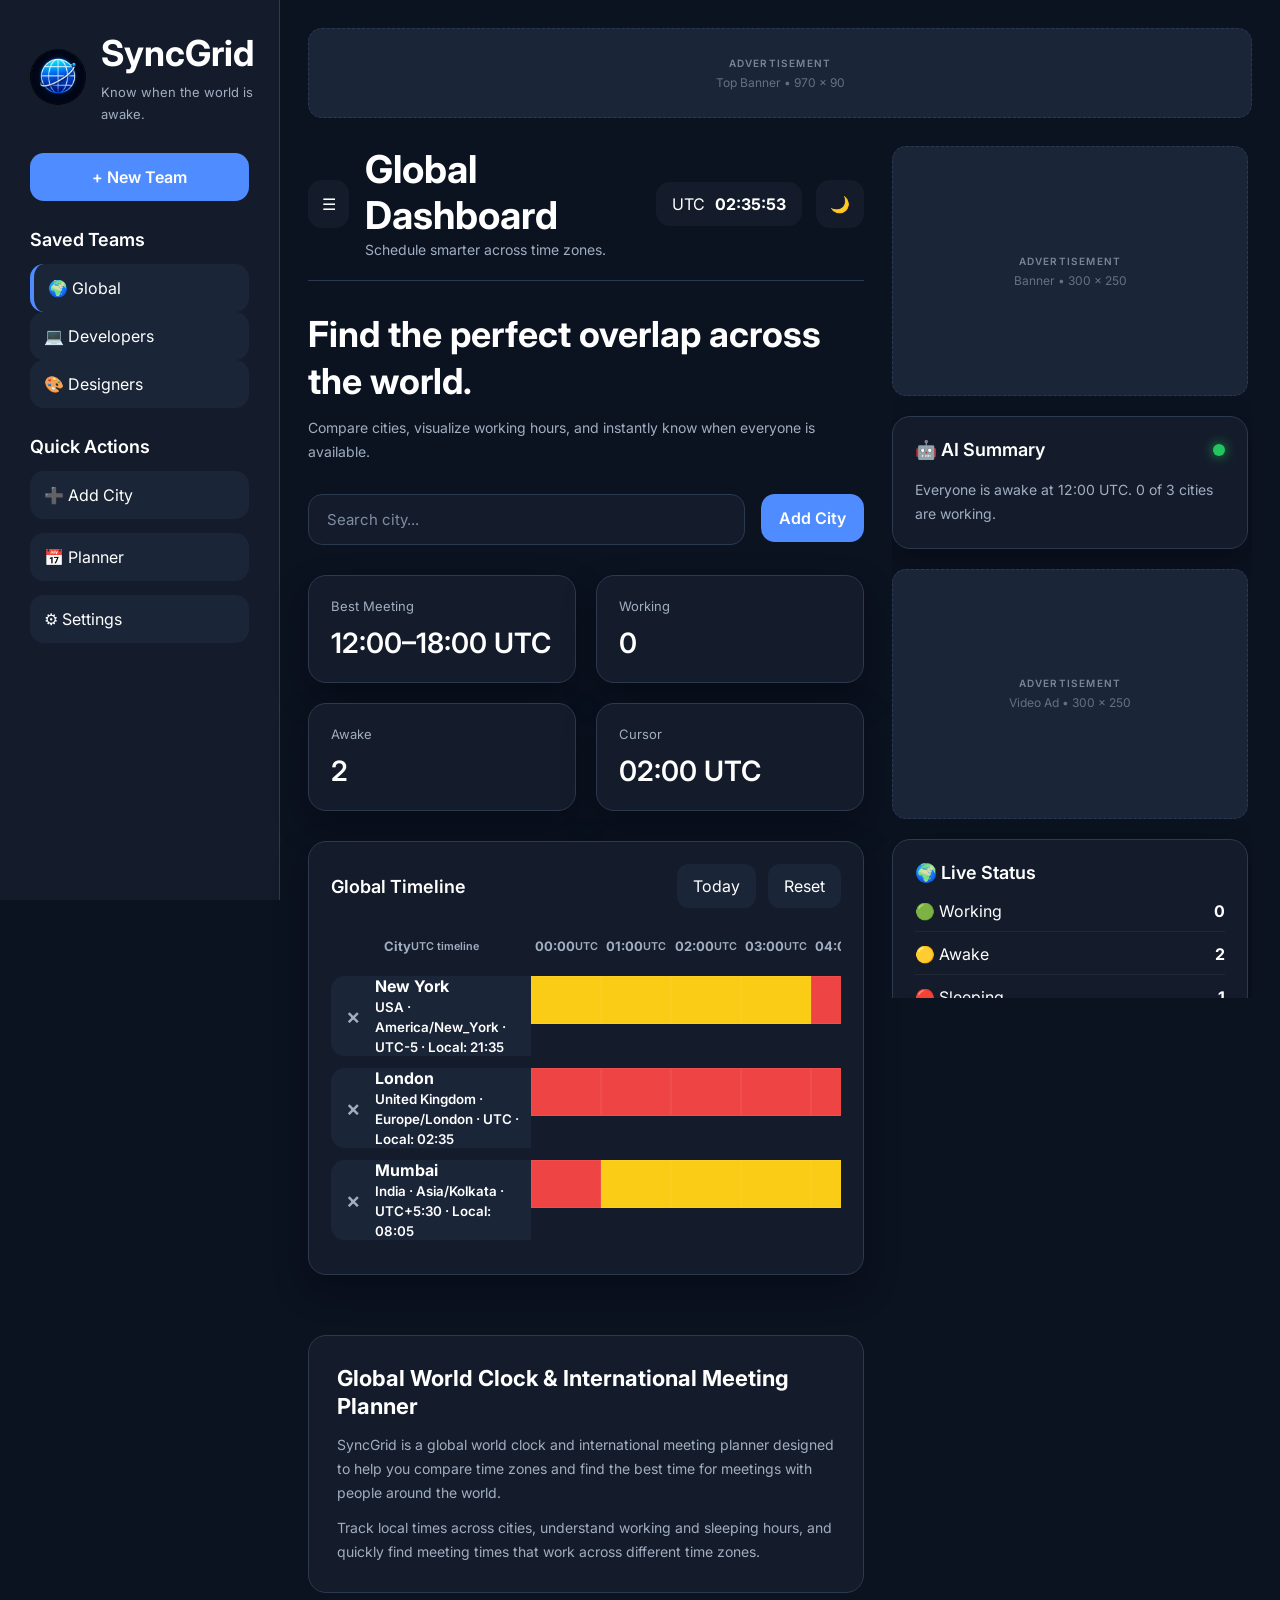
==== commit 49f2c574: "feat: prepare SyncGrid for SEO" ====
--- a/index.html
+++ b/index.html
@@ -5,7 +5,7 @@
 
     <meta name="viewport" content="width=device-width, initial-scale=1.0" />
 
-    <title>SyncGrid</title>
+    <title>SyncGrid — Global World Clock & International Meeting Planner</title>
 
     <link rel="icon" type="image/png" href="syncgrid-globe.png" />
 
@@ -16,8 +16,37 @@
 
     <meta
       name="description"
-      content="Interactive global time zone dashboard for remote teams."
+      content="SyncGrid is a global world clock and international meeting planner for comparing time zones and finding the best meeting time worldwide."
     />
+
+    <!-- ==========================================================
+     SEO STRUCTURED DATA
+========================================================== -->
+
+    <script type="application/ld+json">
+      {
+        "@context": "https://schema.org",
+        "@graph": [
+          {
+            "@type": "WebSite",
+            "@id": "https://sync-grid.bornsmart19.workers.dev/#website",
+            "name": "SyncGrid",
+            "alternateName": "SyncGrid World Clock",
+            "url": "https://sync-grid.bornsmart19.workers.dev/"
+          },
+          {
+            "@type": "WebApplication",
+            "@id": "https://sync-grid.bornsmart19.workers.dev/#application",
+            "name": "SyncGrid",
+            "url": "https://sync-grid.bornsmart19.workers.dev/",
+            "description": "A global world clock and international meeting planner for comparing time zones and finding the best meeting time worldwide.",
+            "applicationCategory": "BusinessApplication",
+            "operatingSystem": "Web Browser",
+            "isAccessibleForFree": true
+          }
+        ]
+      }
+    </script>
 
     <meta name="theme-color" content="#0B1220" />
 
@@ -183,6 +212,21 @@
               <div id="timelineBody" class="timeline-body"></div>
             </div>
           </section>
+          <section class="seo-intro">
+            <h2>Global World Clock & International Meeting Planner</h2>
+
+            <p>
+              SyncGrid is a global world clock and international meeting planner
+              designed to help you compare time zones and find the best time for
+              meetings with people around the world.
+            </p>
+
+            <p>
+              Track local times across cities, understand working and sleeping
+              hours, and quickly find meeting times that work across different
+              time zones.
+            </p>
+          </section>
         </main>
 
         <!-- RIGHT DASHBOARD STARTS IN PHASE 1B -->
--- a/style.css
+++ b/style.css
@@ -2299,4 +2299,41 @@
     .summary-grid {
         grid-template-columns: repeat(2, minmax(0, 1fr));
     }
+}
+
+/* ==========================================================
+   PHASE 7B — SEO INTRO
+========================================================== */
+
+.seo-intro {
+    margin-top: 30px;
+    padding: 28px;
+
+    background: var(--surface);
+    border: 1px solid var(--border);
+    border-radius: 18px;
+
+    color: var(--text);
+}
+
+.seo-intro h2 {
+    margin: 0 0 12px;
+
+    font-size: 22px;
+    line-height: 1.3;
+}
+
+.seo-intro p {
+    margin: 0 0 12px;
+
+    max-width: 900px;
+
+    color: var(--muted);
+
+    font-size: 14px;
+    line-height: 1.7;
+}
+
+.seo-intro p:last-child {
+    margin-bottom: 0;
 }
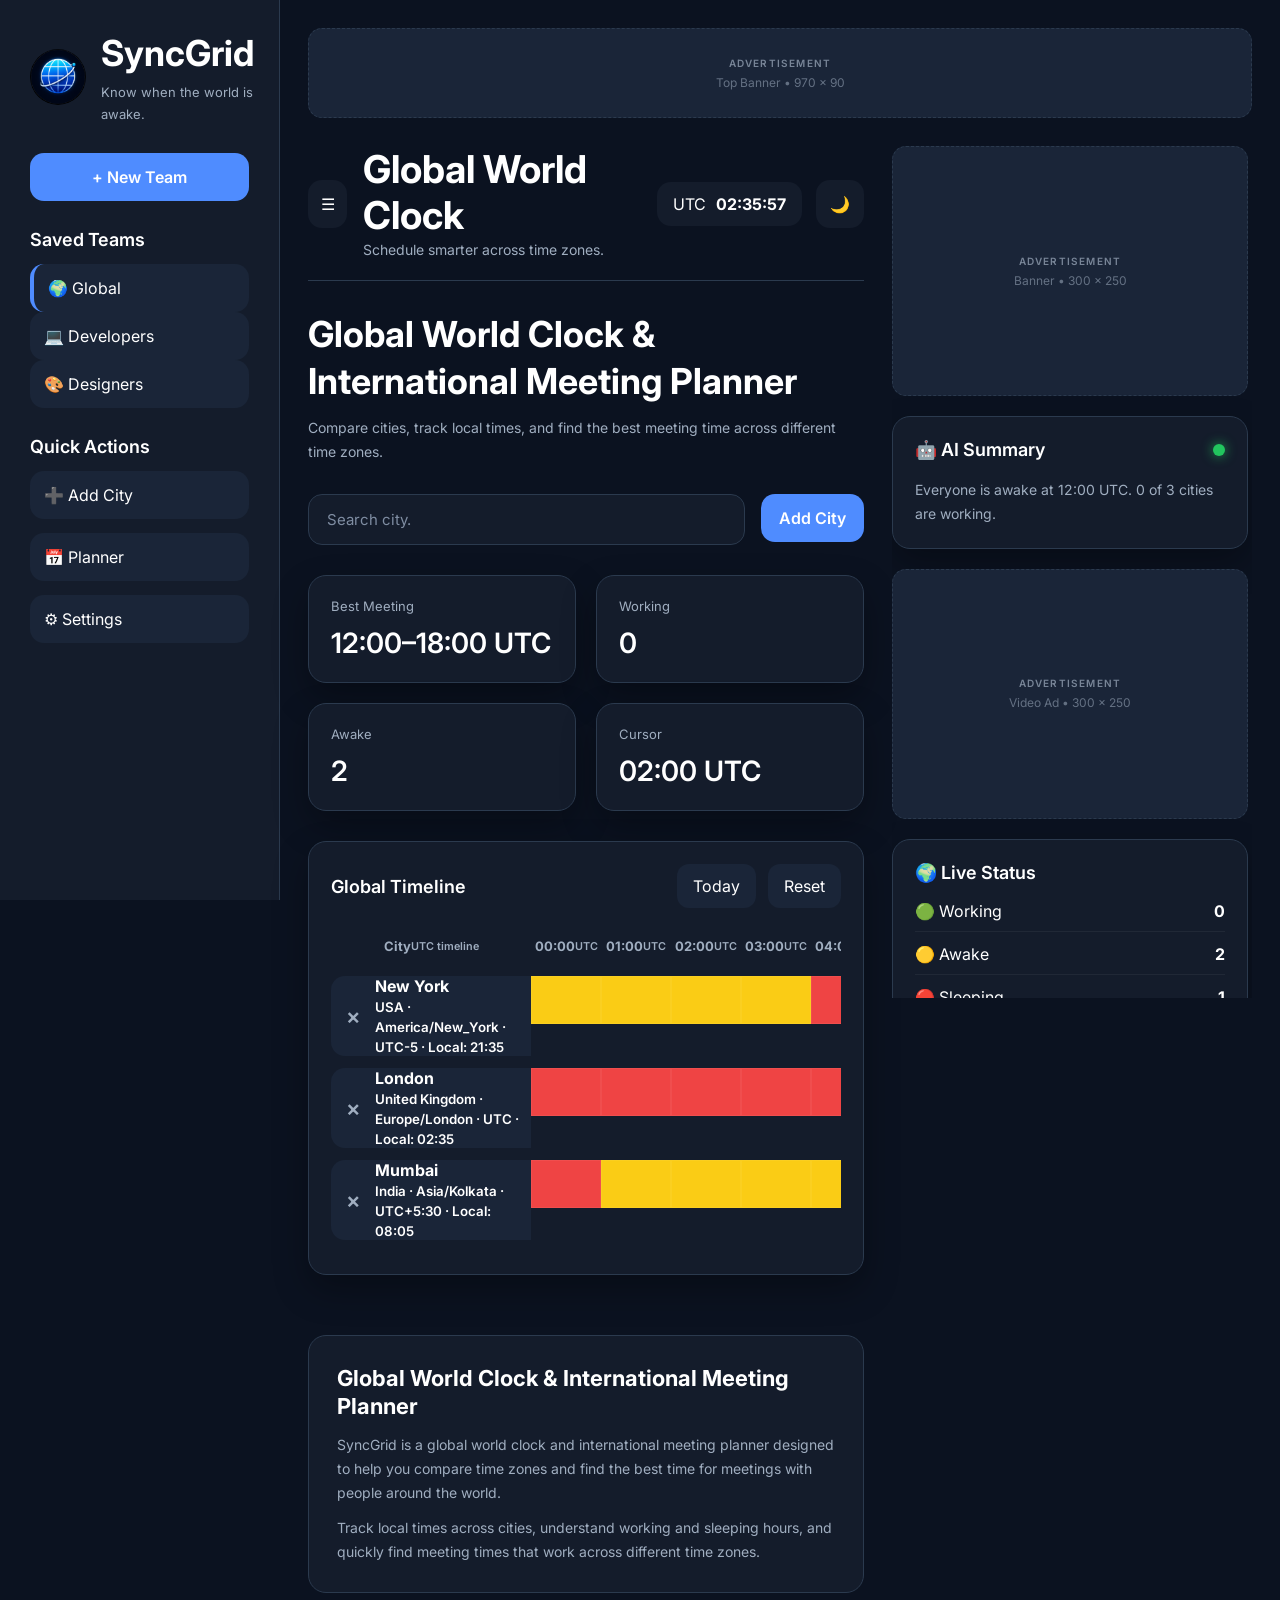
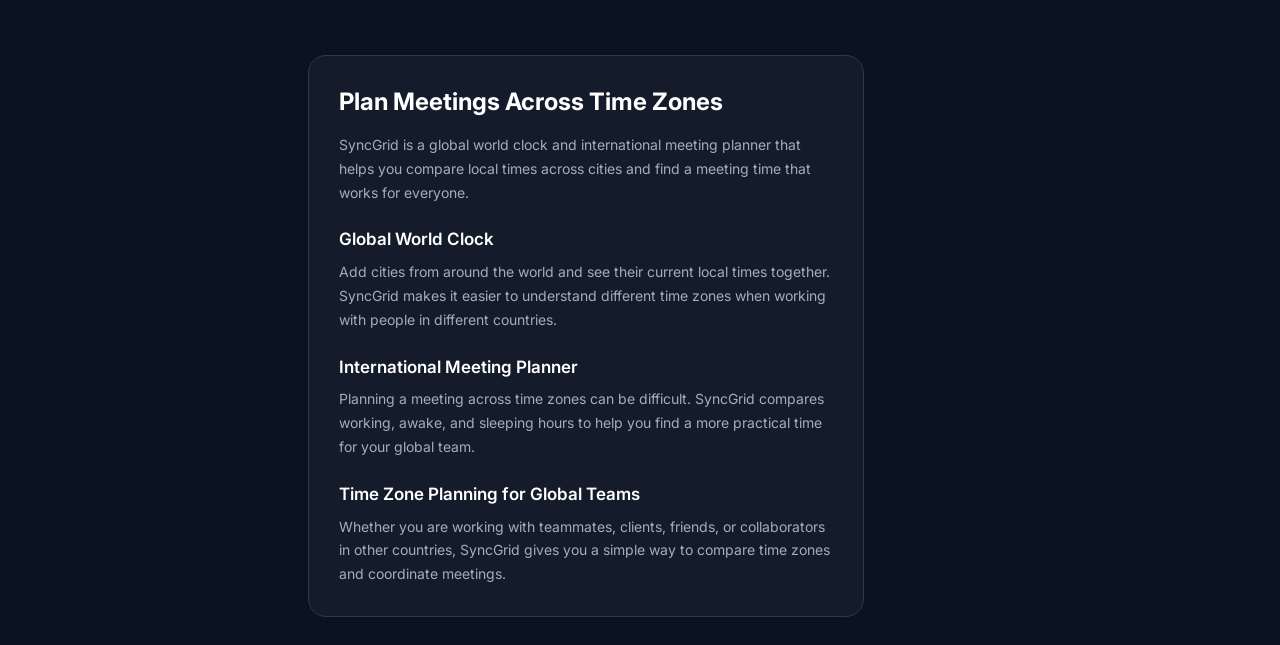
==== commit 9349cdba: "feat: improve SyncGrid search visibility" ====
--- a/index.html
+++ b/index.html
@@ -5,7 +5,7 @@
 
     <meta name="viewport" content="width=device-width, initial-scale=1.0" />
 
-    <title>SyncGrid — Global World Clock & International Meeting Planner</title>
+    <title>SyncGrid — Global World Clock & Meeting Planner</title>
 
     <link rel="icon" type="image/png" href="syncgrid-globe.png" />
 
@@ -15,10 +15,9 @@
     />
 
     <meta
-      name="description"
-      content="SyncGrid is a global world clock and international meeting planner for comparing time zones and finding the best meeting time worldwide."
-    />
-
+    name="description"
+    content="SyncGrid is a global world clock and international meeting planner. Compare cities, track local times, and find the best meeting time across time zones."
+>
     <!-- ==========================================================
      SEO STRUCTURED DATA
 ========================================================== -->
@@ -125,13 +124,17 @@
              MAIN CONTENT
         ======================= -->
 
-        <main class="main-content">
+        <main
+    class="main-content"
+    aria-label="SyncGrid global world clock and meeting planner">
           <header class="topbar">
             <div class="topbar-left">
               <button id="menuBtn" class="icon-btn">☰</button>
 
               <div>
-                <h1>Global Dashboard</h1>
+                <h1>
+    Global World Clock
+</h1>
 
                 <p>Schedule smarter across time zones.</p>
               </div>
@@ -149,17 +152,21 @@
           </header>
 
           <section class="hero">
-            <h2>Find the perfect overlap across the world.</h2>
+            <h2>Global World Clock & International Meeting Planner</h2>
 
             <p>
-              Compare cities, visualize working hours, and instantly know when
-              everyone is available.
-            </p>
+    Compare cities, track local times, and find the best
+    meeting time across different time zones.
+</p>
           </section>
 
           <section class="controls">
             <div class="search-wrapper">
-              <input id="citySearch" type="text" placeholder="Search city..." />
+             <input
+    id="citySearch"
+    type="text"
+    placeholder="Search city."
+    aria-label="Search for a city or time zone">
 
               <div id="searchSuggestions" class="search-suggestions"></div>
             </div>
@@ -227,6 +234,55 @@
               time zones.
             </p>
           </section>
+
+          <!-- ==========================================================
+     PHASE 8B-7 — SEARCH-FRIENDLY HOMEPAGE CONTENT
+========================================================== -->
+
+<section class="seo-content">
+
+    <h2>
+        Plan Meetings Across Time Zones
+    </h2>
+
+    <p>
+        SyncGrid is a global world clock and international meeting
+        planner that helps you compare local times across cities
+        and find a meeting time that works for everyone.
+    </p>
+
+    <h3>
+        Global World Clock
+    </h3>
+
+    <p>
+        Add cities from around the world and see their current local
+        times together. SyncGrid makes it easier to understand
+        different time zones when working with people in different
+        countries.
+    </p>
+
+    <h3>
+        International Meeting Planner
+    </h3>
+
+    <p>
+        Planning a meeting across time zones can be difficult.
+        SyncGrid compares working, awake, and sleeping hours to help
+        you find a more practical time for your global team.
+    </p>
+
+    <h3>
+        Time Zone Planning for Global Teams
+    </h3>
+
+    <p>
+        Whether you are working with teammates, clients, friends, or
+        collaborators in other countries, SyncGrid gives you a simple
+        way to compare time zones and coordinate meetings.
+    </p>
+
+</section>
         </main>
 
         <!-- RIGHT DASHBOARD STARTS IN PHASE 1B -->
--- a/style.css
+++ b/style.css
@@ -2296,9 +2296,9 @@
 ========================================================== */
 
 @media (max-width: 1500px) and (min-width: 769px) {
-    .summary-grid {
-        grid-template-columns: repeat(2, minmax(0, 1fr));
-    }
+  .summary-grid {
+    grid-template-columns: repeat(2, minmax(0, 1fr));
+  }
 }
 
 /* ==========================================================
@@ -2306,34 +2306,92 @@
 ========================================================== */
 
 .seo-intro {
-    margin-top: 30px;
-    padding: 28px;
-
-    background: var(--surface);
-    border: 1px solid var(--border);
-    border-radius: 18px;
-
-    color: var(--text);
+  margin-top: 30px;
+  padding: 28px;
+
+  background: var(--surface);
+  border: 1px solid var(--border);
+  border-radius: 18px;
+
+  color: var(--text);
 }
 
 .seo-intro h2 {
-    margin: 0 0 12px;
-
-    font-size: 22px;
-    line-height: 1.3;
+  margin: 0 0 12px;
+
+  font-size: 22px;
+  line-height: 1.3;
 }
 
 .seo-intro p {
-    margin: 0 0 12px;
-
-    max-width: 900px;
-
-    color: var(--muted);
-
-    font-size: 14px;
-    line-height: 1.7;
+  margin: 0 0 12px;
+
+  max-width: 900px;
+
+  color: var(--muted);
+
+  font-size: 14px;
+  line-height: 1.7;
 }
 
 .seo-intro p:last-child {
-    margin-bottom: 0;
-}+  margin-bottom: 0;
+}
+
+/* ==========================================================
+   PHASE 8B-7 — SEARCH-FRIENDLY HOMEPAGE CONTENT
+========================================================== */
+
+.seo-content {
+  margin-top: 32px;
+  padding: 30px;
+
+  background: var(--surface);
+  border: 1px solid var(--border);
+  border-radius: var(--radius);
+
+  color: var(--text);
+}
+
+.seo-content h2 {
+  margin: 0 0 16px;
+
+  font-size: 24px;
+  line-height: 1.3;
+}
+
+.seo-content h3 {
+  margin: 24px 0 8px;
+
+  font-size: 17px;
+  line-height: 1.4;
+}
+
+.seo-content p {
+  margin: 0;
+
+  max-width: 900px;
+
+  color: var(--muted);
+
+  font-size: 14px;
+  line-height: 1.7;
+}
+
+@media (max-width: 600px) {
+  .seo-content {
+    padding: 22px;
+  }
+
+  .seo-content h2 {
+    font-size: 21px;
+  }
+
+  .seo-content h3 {
+    font-size: 16px;
+  }
+
+  .seo-content p {
+    font-size: 13px;
+  }
+}
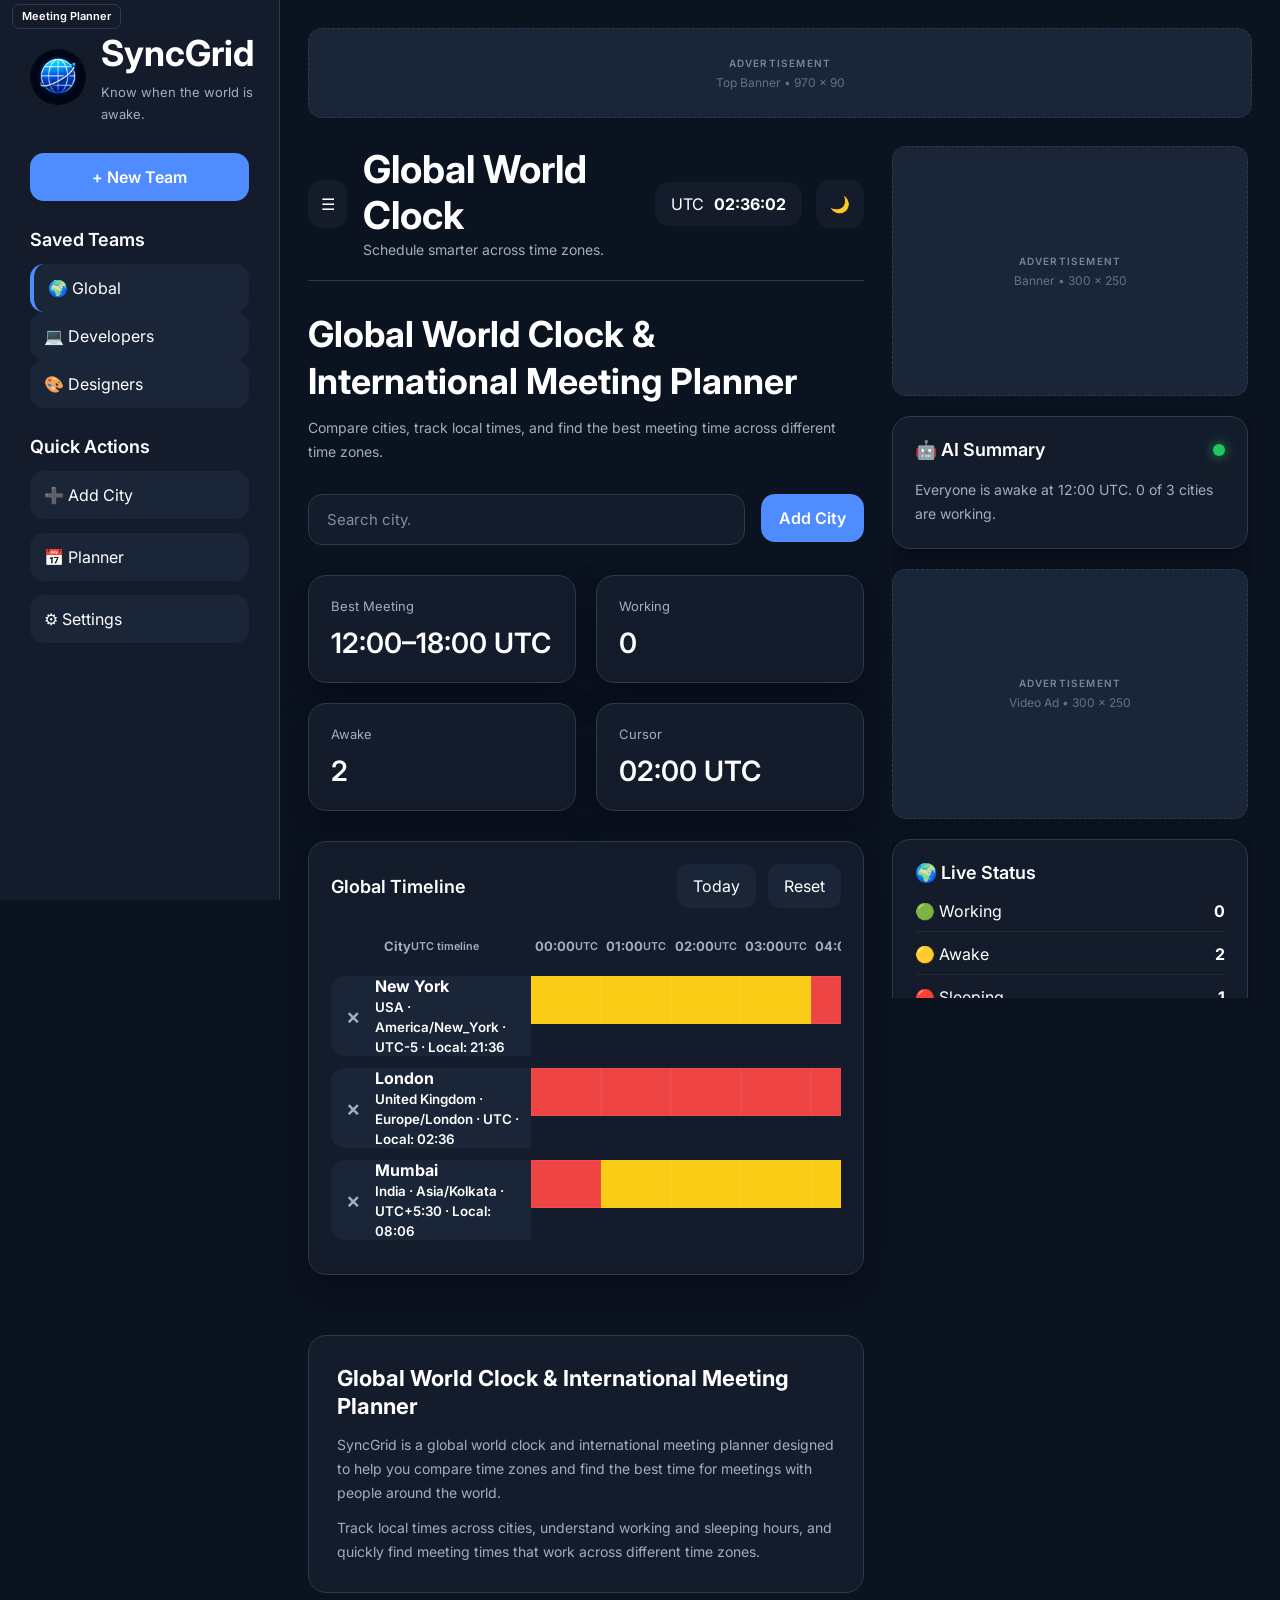
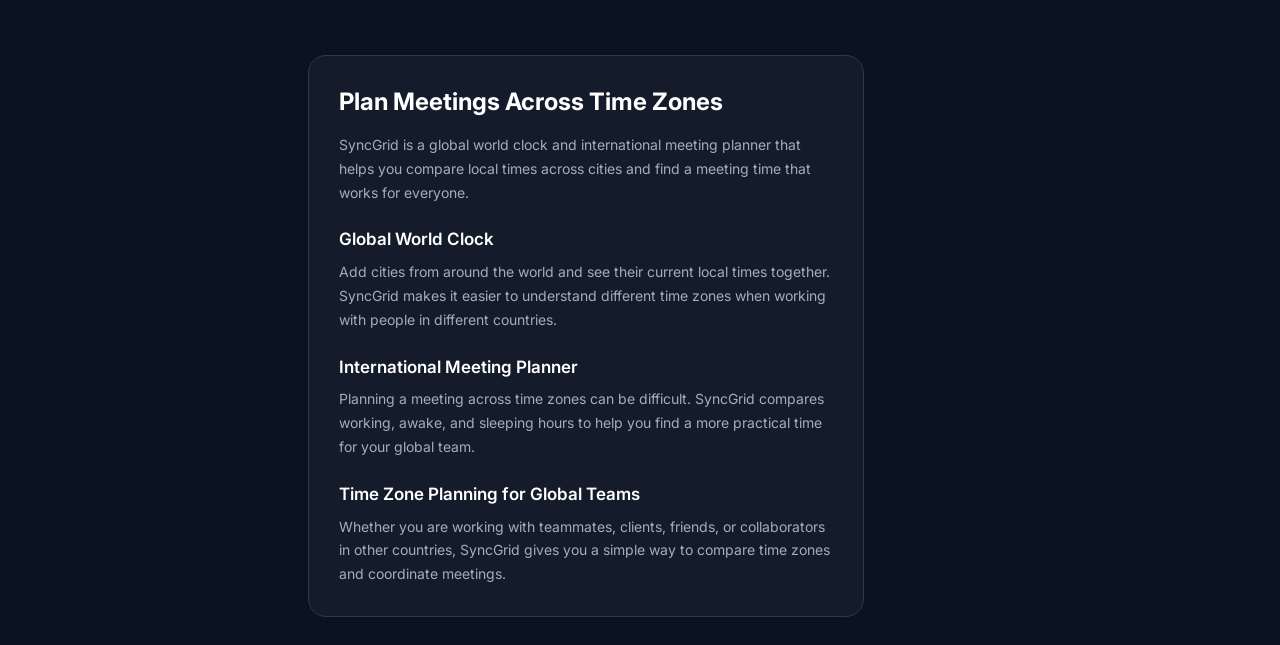
==== commit d4d9d236: "feat: add SEO landing and legal pages" ====
--- a/index.html
+++ b/index.html
@@ -127,8 +127,16 @@
         <main
     class="main-content"
     aria-label="SyncGrid global world clock and meeting planner">
+
+    <a
+    href="international-meeting-planner.html"
+    class="meeting-planner-link">
+    Meeting Planner
+</a>
+
           <header class="topbar">
             <div class="topbar-left">
+
               <button id="menuBtn" class="icon-btn">☰</button>
 
               <div>
--- a/style.css
+++ b/style.css
@@ -2395,3 +2395,59 @@
     font-size: 13px;
   }
 }
+
+.meeting-planner-link {
+  position: absolute;
+
+  top: 4px;
+  left: 12px;
+
+  z-index: 50;
+
+  display: inline-flex;
+  align-items: center;
+  justify-content: center;
+
+  padding: 6px 9px;
+
+  width: auto;
+  min-width: 0;
+
+  border: 1px solid var(--border);
+  border-radius: 7px;
+
+  background: var(--surface);
+  color: var(--text);
+
+  font-size: 11px;
+  line-height: 1;
+  font-weight: 600;
+
+  white-space: nowrap;
+  text-decoration: none;
+}
+
+.meeting-planner-link:hover {
+  background: var(--surface-2);
+  border-color: var(--accent);
+  transform: translateY(-1px);
+}
+
+.planner-footer-links {
+    display: flex;
+    justify-content: center;
+    align-items: center;
+    flex-wrap: wrap;
+    gap: 16px;
+
+    margin-top: 12px;
+}
+
+.planner-footer-links a {
+    color: var(--accent);
+    text-decoration: none;
+}
+
+.planner-footer-links a:hover {
+    text-decoration: underline;
+}
